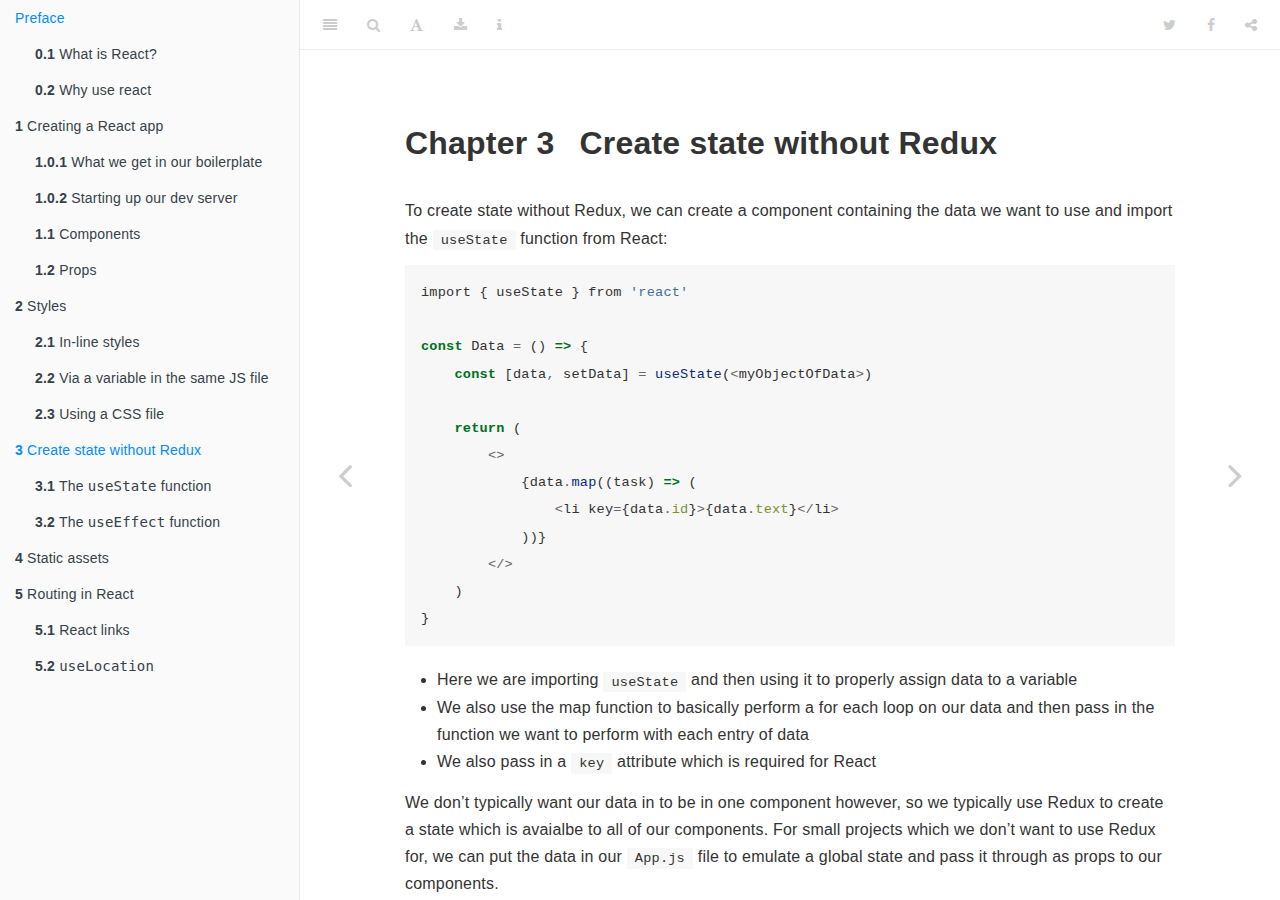
==== docs/create-state-without-redux.html @ 680ded99 "Built the book" ====
<!DOCTYPE html>
<html lang="" xml:lang="">
<head>

  <meta charset="utf-8" />
  <meta http-equiv="X-UA-Compatible" content="IE=edge" />
  <title>Chapter 3 Create state without Redux | React Notes</title>
  <meta name="description" content="My react notes" />
  <meta name="generator" content="bookdown 0.22 and GitBook 2.6.7" />

  <meta property="og:title" content="Chapter 3 Create state without Redux | React Notes" />
  <meta property="og:type" content="book" />
  
  
  <meta property="og:description" content="My react notes" />
  

  <meta name="twitter:card" content="summary" />
  <meta name="twitter:title" content="Chapter 3 Create state without Redux | React Notes" />
  
  <meta name="twitter:description" content="My react notes" />
  

<meta name="author" content="Kamal Sacranie" />


<meta name="date" content="2021-07-13" />

  <meta name="viewport" content="width=device-width, initial-scale=1" />
  <meta name="apple-mobile-web-app-capable" content="yes" />
  <meta name="apple-mobile-web-app-status-bar-style" content="black" />
  
  
<link rel="prev" href="styles.html"/>
<link rel="next" href="static-assets.html"/>
<script src="libs/header-attrs-2.8/header-attrs.js"></script>
<script src="libs/jquery-2.2.3/jquery.min.js"></script>
<link href="libs/gitbook-2.6.7/css/style.css" rel="stylesheet" />
<link href="libs/gitbook-2.6.7/css/plugin-table.css" rel="stylesheet" />
<link href="libs/gitbook-2.6.7/css/plugin-bookdown.css" rel="stylesheet" />
<link href="libs/gitbook-2.6.7/css/plugin-highlight.css" rel="stylesheet" />
<link href="libs/gitbook-2.6.7/css/plugin-search.css" rel="stylesheet" />
<link href="libs/gitbook-2.6.7/css/plugin-fontsettings.css" rel="stylesheet" />
<link href="libs/gitbook-2.6.7/css/plugin-clipboard.css" rel="stylesheet" />









<link href="libs/anchor-sections-1.0.1/anchor-sections.css" rel="stylesheet" />
<script src="libs/anchor-sections-1.0.1/anchor-sections.js"></script>


<style type="text/css">
pre > code.sourceCode { white-space: pre; position: relative; }
pre > code.sourceCode > span { display: inline-block; line-height: 1.25; }
pre > code.sourceCode > span:empty { height: 1.2em; }
.sourceCode { overflow: visible; }
code.sourceCode > span { color: inherit; text-decoration: inherit; }
pre.sourceCode { margin: 0; }
@media screen {
div.sourceCode { overflow: auto; }
}
@media print {
pre > code.sourceCode { white-space: pre-wrap; }
pre > code.sourceCode > span { text-indent: -5em; padding-left: 5em; }
}
pre.numberSource code
  { counter-reset: source-line 0; }
pre.numberSource code > span
  { position: relative; left: -4em; counter-increment: source-line; }
pre.numberSource code > span > a:first-child::before
  { content: counter(source-line);
    position: relative; left: -1em; text-align: right; vertical-align: baseline;
    border: none; display: inline-block;
    -webkit-touch-callout: none; -webkit-user-select: none;
    -khtml-user-select: none; -moz-user-select: none;
    -ms-user-select: none; user-select: none;
    padding: 0 4px; width: 4em;
    color: #aaaaaa;
  }
pre.numberSource { margin-left: 3em; border-left: 1px solid #aaaaaa;  padding-left: 4px; }
div.sourceCode
  {   }
@media screen {
pre > code.sourceCode > span > a:first-child::before { text-decoration: underline; }
}
code span.al { color: #ff0000; font-weight: bold; } /* Alert */
code span.an { color: #60a0b0; font-weight: bold; font-style: italic; } /* Annotation */
code span.at { color: #7d9029; } /* Attribute */
code span.bn { color: #40a070; } /* BaseN */
code span.bu { } /* BuiltIn */
code span.cf { color: #007020; font-weight: bold; } /* ControlFlow */
code span.ch { color: #4070a0; } /* Char */
code span.cn { color: #880000; } /* Constant */
code span.co { color: #60a0b0; font-style: italic; } /* Comment */
code span.cv { color: #60a0b0; font-weight: bold; font-style: italic; } /* CommentVar */
code span.do { color: #ba2121; font-style: italic; } /* Documentation */
code span.dt { color: #902000; } /* DataType */
code span.dv { color: #40a070; } /* DecVal */
code span.er { color: #ff0000; font-weight: bold; } /* Error */
code span.ex { } /* Extension */
code span.fl { color: #40a070; } /* Float */
code span.fu { color: #06287e; } /* Function */
code span.im { } /* Import */
code span.in { color: #60a0b0; font-weight: bold; font-style: italic; } /* Information */
code span.kw { color: #007020; font-weight: bold; } /* Keyword */
code span.op { color: #666666; } /* Operator */
code span.ot { color: #007020; } /* Other */
code span.pp { color: #bc7a00; } /* Preprocessor */
code span.sc { color: #4070a0; } /* SpecialChar */
code span.ss { color: #bb6688; } /* SpecialString */
code span.st { color: #4070a0; } /* String */
code span.va { color: #19177c; } /* Variable */
code span.vs { color: #4070a0; } /* VerbatimString */
code span.wa { color: #60a0b0; font-weight: bold; font-style: italic; } /* Warning */
</style>


<link rel="stylesheet" href="/Users/kamalsacranie/Documents/external-studies/web-development/react-notes/working-files/css/style.css" type="text/css" />
</head>

<body>



  <div class="book without-animation with-summary font-size-2 font-family-1" data-basepath=".">

    <div class="book-summary">
      <nav role="navigation">

<ul class="summary">
<li class="chapter" data-level="" data-path="index.html"><a href="index.html"><i class="fa fa-check"></i>Preface</a>
<ul>
<li class="chapter" data-level="0.1" data-path="index.html"><a href="index.html#what-is-react"><i class="fa fa-check"></i><b>0.1</b> What is React?</a></li>
<li class="chapter" data-level="0.2" data-path="index.html"><a href="index.html#why-use-react"><i class="fa fa-check"></i><b>0.2</b> Why use react</a></li>
</ul></li>
<li class="chapter" data-level="1" data-path="creating-a-react-app.html"><a href="creating-a-react-app.html"><i class="fa fa-check"></i><b>1</b> Creating a React app</a>
<ul>
<li class="chapter" data-level="1.0.1" data-path="creating-a-react-app.html"><a href="creating-a-react-app.html#what-we-get-in-our-boilerplate"><i class="fa fa-check"></i><b>1.0.1</b> What we get in our boilerplate</a></li>
<li class="chapter" data-level="1.0.2" data-path="creating-a-react-app.html"><a href="creating-a-react-app.html#starting-up-our-dev-server"><i class="fa fa-check"></i><b>1.0.2</b> Starting up our dev server</a></li>
<li class="chapter" data-level="1.1" data-path="creating-a-react-app.html"><a href="creating-a-react-app.html#components"><i class="fa fa-check"></i><b>1.1</b> Components</a>
<ul>
<li class="chapter" data-level="1.1.1" data-path="creating-a-react-app.html"><a href="creating-a-react-app.html#creating-components"><i class="fa fa-check"></i><b>1.1.1</b> Creating components</a></li>
</ul></li>
<li class="chapter" data-level="1.2" data-path="creating-a-react-app.html"><a href="creating-a-react-app.html#props"><i class="fa fa-check"></i><b>1.2</b> Props</a>
<ul>
<li class="chapter" data-level="1.2.1" data-path="creating-a-react-app.html"><a href="creating-a-react-app.html#default-props"><i class="fa fa-check"></i><b>1.2.1</b> Default props</a></li>
<li class="chapter" data-level="1.2.2" data-path="creating-a-react-app.html"><a href="creating-a-react-app.html#componenets-in-components"><i class="fa fa-check"></i><b>1.2.2</b> Componenets in components</a></li>
</ul></li>
</ul></li>
<li class="chapter" data-level="2" data-path="styles.html"><a href="styles.html"><i class="fa fa-check"></i><b>2</b> Styles</a>
<ul>
<li class="chapter" data-level="2.1" data-path="styles.html"><a href="styles.html#in-line-styles"><i class="fa fa-check"></i><b>2.1</b> In-line styles</a></li>
<li class="chapter" data-level="2.2" data-path="styles.html"><a href="styles.html#via-a-variable-in-the-same-js-file"><i class="fa fa-check"></i><b>2.2</b> Via a variable in the same JS file</a></li>
<li class="chapter" data-level="2.3" data-path="styles.html"><a href="styles.html#using-a-css-file"><i class="fa fa-check"></i><b>2.3</b> Using a CSS file</a></li>
</ul></li>
<li class="chapter" data-level="3" data-path="create-state-without-redux.html"><a href="create-state-without-redux.html"><i class="fa fa-check"></i><b>3</b> Create state without Redux</a>
<ul>
<li class="chapter" data-level="3.1" data-path="create-state-without-redux.html"><a href="create-state-without-redux.html#the-usestate-function"><i class="fa fa-check"></i><b>3.1</b> The <code>useState</code> function</a></li>
<li class="chapter" data-level="3.2" data-path="create-state-without-redux.html"><a href="create-state-without-redux.html#the-useeffect-function"><i class="fa fa-check"></i><b>3.2</b> The <code>useEffect</code> function</a></li>
</ul></li>
<li class="chapter" data-level="4" data-path="static-assets.html"><a href="static-assets.html"><i class="fa fa-check"></i><b>4</b> Static assets</a></li>
<li class="chapter" data-level="5" data-path="routing-in-react.html"><a href="routing-in-react.html"><i class="fa fa-check"></i><b>5</b> Routing in React</a>
<ul>
<li class="chapter" data-level="5.1" data-path="routing-in-react.html"><a href="routing-in-react.html#react-links"><i class="fa fa-check"></i><b>5.1</b> React links</a></li>
<li class="chapter" data-level="5.2" data-path="routing-in-react.html"><a href="routing-in-react.html#uselocation"><i class="fa fa-check"></i><b>5.2</b> <code>useLocation</code></a></li>
</ul></li>
</ul>

      </nav>
    </div>

    <div class="book-body">
      <div class="body-inner">
        <div class="book-header" role="navigation">
          <h1>
            <i class="fa fa-circle-o-notch fa-spin"></i><a href="./">React Notes</a>
          </h1>
        </div>

        <div class="page-wrapper" tabindex="-1" role="main">
          <div class="page-inner">

            <section class="normal" id="section-">
<div id="create-state-without-redux" class="section level1" number="3">
<h1><span class="header-section-number">Chapter 3</span> Create state without Redux</h1>
<p>To create state without Redux, we can create a component containing the data we
want to use and import the <code>useState</code> function from React:</p>
<div class="sourceCode" id="cb8"><pre class="sourceCode javascript"><code class="sourceCode javascript"><span id="cb8-1"><a href="create-state-without-redux.html#cb8-1" aria-hidden="true" tabindex="-1"></a><span class="im">import</span> { useState } <span class="im">from</span> <span class="st">&#39;react&#39;</span></span>
<span id="cb8-2"><a href="create-state-without-redux.html#cb8-2" aria-hidden="true" tabindex="-1"></a></span>
<span id="cb8-3"><a href="create-state-without-redux.html#cb8-3" aria-hidden="true" tabindex="-1"></a><span class="kw">const</span> Data <span class="op">=</span> () <span class="kw">=&gt;</span> {</span>
<span id="cb8-4"><a href="create-state-without-redux.html#cb8-4" aria-hidden="true" tabindex="-1"></a>    <span class="kw">const</span> [data<span class="op">,</span> setData] <span class="op">=</span> <span class="fu">useState</span>(<span class="op">&lt;</span>myObjectOfData<span class="op">&gt;</span>)</span>
<span id="cb8-5"><a href="create-state-without-redux.html#cb8-5" aria-hidden="true" tabindex="-1"></a>    </span>
<span id="cb8-6"><a href="create-state-without-redux.html#cb8-6" aria-hidden="true" tabindex="-1"></a>    <span class="cf">return</span> (</span>
<span id="cb8-7"><a href="create-state-without-redux.html#cb8-7" aria-hidden="true" tabindex="-1"></a>        <span class="op">&lt;&gt;</span></span>
<span id="cb8-8"><a href="create-state-without-redux.html#cb8-8" aria-hidden="true" tabindex="-1"></a>            {data<span class="op">.</span><span class="fu">map</span>((task) <span class="kw">=&gt;</span> (</span>
<span id="cb8-9"><a href="create-state-without-redux.html#cb8-9" aria-hidden="true" tabindex="-1"></a>                <span class="op">&lt;</span>li key<span class="op">=</span>{data<span class="op">.</span><span class="at">id</span>}<span class="op">&gt;</span>{data<span class="op">.</span><span class="at">text</span>}<span class="op">&lt;/</span>li<span class="op">&gt;</span></span>
<span id="cb8-10"><a href="create-state-without-redux.html#cb8-10" aria-hidden="true" tabindex="-1"></a>            ))}</span>
<span id="cb8-11"><a href="create-state-without-redux.html#cb8-11" aria-hidden="true" tabindex="-1"></a>        <span class="op">&lt;/&gt;</span></span>
<span id="cb8-12"><a href="create-state-without-redux.html#cb8-12" aria-hidden="true" tabindex="-1"></a>    )</span>
<span id="cb8-13"><a href="create-state-without-redux.html#cb8-13" aria-hidden="true" tabindex="-1"></a>}</span></code></pre></div>
<ul>
<li>Here we are importing <code>useState</code> and then using it to properly assign data to a variable</li>
<li>We also use the map function to basically perform a for each loop on our data and then pass in the function we want to perform with each entry of data</li>
<li>We also pass in a <code>key</code> attribute which is required for React</li>
</ul>
<p>We don’t typically want our data in to be in one component however, so we typically use Redux to create a state which is avaialbe to all of our components. For small projects which we don’t want to use Redux for, we can put the data in our <code>App.js</code> file to emulate a global state and pass it through as props to our components.</p>
<p>To update our immutable state we use <code>setData</code> which we defined in <a href="#exm:setting-state"><strong>??</strong></a> which is a funciton that we can use with <code>filter()</code> to change our state. Basically if we want to do something like this we can Google it on the spot.</p>
<blockquote>
<p>If you set the state within your functional component using <code>useState()</code> it is what is known as component level state.</p>
</blockquote>
<div id="the-usestate-function" class="section level2" number="3.1">
<h2><span class="header-section-number">3.1</span> The <code>useState</code> function</h2>
<p>What the <code>useState</code> function actually does is:</p>
<ol style="list-style-type: decimal">
<li>It takes in our default state, and returns an array with 2 entries.</li>
<li>The first element is <strong>our state</strong> which we passed into <code>useState</code> and the
second element is <strong>a function which allows us to update our state later</strong></li>
</ol>
<p>An example of how we would update our sate would be if we did the following in
<code>App.js</code>:</p>
<div class="sourceCode" id="cb9"><pre class="sourceCode javascript"><code class="sourceCode javascript"><span id="cb9-1"><a href="create-state-without-redux.html#cb9-1" aria-hidden="true" tabindex="-1"></a><span class="im">import</span> { useState } <span class="im">from</span> <span class="st">&#39;react&#39;</span></span>
<span id="cb9-2"><a href="create-state-without-redux.html#cb9-2" aria-hidden="true" tabindex="-1"></a></span>
<span id="cb9-3"><a href="create-state-without-redux.html#cb9-3" aria-hidden="true" tabindex="-1"></a><span class="kw">function</span> <span class="fu">App</span>() {</span>
<span id="cb9-4"><a href="create-state-without-redux.html#cb9-4" aria-hidden="true" tabindex="-1"></a>    <span class="kw">const</span> [count<span class="op">,</span> setCount] <span class="op">=</span> <span class="fu">useStata</span>(<span class="dv">4</span>)</span>
<span id="cb9-5"><a href="create-state-without-redux.html#cb9-5" aria-hidden="true" tabindex="-1"></a></span>
<span id="cb9-6"><a href="create-state-without-redux.html#cb9-6" aria-hidden="true" tabindex="-1"></a>    <span class="kw">const</span> decrementCount <span class="op">=</span> () <span class="kw">=&gt;</span> {</span>
<span id="cb9-7"><a href="create-state-without-redux.html#cb9-7" aria-hidden="true" tabindex="-1"></a>        <span class="fu">setCount</span>(previousCount <span class="kw">=&gt;</span> prevCount <span class="op">-</span> <span class="dv">1</span>)</span>
<span id="cb9-8"><a href="create-state-without-redux.html#cb9-8" aria-hidden="true" tabindex="-1"></a>    }</span>
<span id="cb9-9"><a href="create-state-without-redux.html#cb9-9" aria-hidden="true" tabindex="-1"></a></span>
<span id="cb9-10"><a href="create-state-without-redux.html#cb9-10" aria-hidden="true" tabindex="-1"></a>    <span class="cf">return</span> (</span>
<span id="cb9-11"><a href="create-state-without-redux.html#cb9-11" aria-hidden="true" tabindex="-1"></a>        <span class="op">&lt;&gt;</span></span>
<span id="cb9-12"><a href="create-state-without-redux.html#cb9-12" aria-hidden="true" tabindex="-1"></a>            <span class="op">&lt;</span>button onClick<span class="op">=</span>{decrementCount}<span class="op">&gt;-&lt;/</span>button<span class="op">&gt;</span></span>
<span id="cb9-13"><a href="create-state-without-redux.html#cb9-13" aria-hidden="true" tabindex="-1"></a>            <span class="op">&lt;</span>span<span class="op">&gt;</span>{count}<span class="op">&lt;/</span>span<span class="op">&gt;</span></span>
<span id="cb9-14"><a href="create-state-without-redux.html#cb9-14" aria-hidden="true" tabindex="-1"></a>            <span class="op">&lt;</span>button<span class="op">&gt;+&lt;/</span>button<span class="op">&gt;</span></span>
<span id="cb9-15"><a href="create-state-without-redux.html#cb9-15" aria-hidden="true" tabindex="-1"></a>        <span class="op">&lt;/&gt;</span></span>
<span id="cb9-16"><a href="create-state-without-redux.html#cb9-16" aria-hidden="true" tabindex="-1"></a>    )</span>
<span id="cb9-17"><a href="create-state-without-redux.html#cb9-17" aria-hidden="true" tabindex="-1"></a>}</span></code></pre></div>
<ul>
<li>Here we <strong>desructure</strong> our array response from <code>useState</code> into <code>count</code> and
<code>setCount</code>.</li>
<li>We then create a function which runs on the click of the button which
decreases our count</li>
<li>When the page loads, we load in our default state which is <code>4</code></li>
<li>Every time we call the <code>decrementCount</code> our component rerenders our component</li>
<li>Any time you are modifying your state incrementally you must pass in a
function to our <code>setCount</code> function which is what the react docs say</li>
</ul>
<p>Use state can also take a function input which atually <strong>only runs once</strong> which
is good for the performance of our webpage. For this to happen you have to pass
the function directly in and not reference the function.</p>
</div>
<div id="the-useeffect-function" class="section level2" number="3.2">
<h2><span class="header-section-number">3.2</span> The <code>useEffect</code> function</h2>
<p>Use effect basically handles side effects and it takes a function as an
argument. <code>useEffect</code> is commonly used with asyn await to get a response from a
backend like for example when using Django we would do the fillowing:</p>
<div class="sourceCode" id="cb10"><pre class="sourceCode javascript"><code class="sourceCode javascript"><span id="cb10-1"><a href="create-state-without-redux.html#cb10-1" aria-hidden="true" tabindex="-1"></a><span class="kw">const</span> App <span class="op">=</span> () <span class="kw">=&gt;</span> {</span>
<span id="cb10-2"><a href="create-state-without-redux.html#cb10-2" aria-hidden="true" tabindex="-1"></a></span>
<span id="cb10-3"><a href="create-state-without-redux.html#cb10-3" aria-hidden="true" tabindex="-1"></a><span class="co">// code</span></span>
<span id="cb10-4"><a href="create-state-without-redux.html#cb10-4" aria-hidden="true" tabindex="-1"></a></span>
<span id="cb10-5"><a href="create-state-without-redux.html#cb10-5" aria-hidden="true" tabindex="-1"></a>    <span class="fu">useEffect</span>(() <span class="kw">=&gt;</span> {</span>
<span id="cb10-6"><a href="create-state-without-redux.html#cb10-6" aria-hidden="true" tabindex="-1"></a>        <span class="kw">const</span> fetchData <span class="op">=</span> <span class="kw">async</span> () <span class="kw">=&gt;</span> {</span>
<span id="cb10-7"><a href="create-state-without-redux.html#cb10-7" aria-hidden="true" tabindex="-1"></a>            <span class="kw">const</span> data <span class="op">=</span> <span class="cf">await</span> axios<span class="op">.</span><span class="fu">get</span>(<span class="st">&#39;path/to/endpoint&#39;</span>)</span>
<span id="cb10-8"><a href="create-state-without-redux.html#cb10-8" aria-hidden="true" tabindex="-1"></a>        }</span>
<span id="cb10-9"><a href="create-state-without-redux.html#cb10-9" aria-hidden="true" tabindex="-1"></a>        <span class="fu">fetchData</span>()</span>
<span id="cb10-10"><a href="create-state-without-redux.html#cb10-10" aria-hidden="true" tabindex="-1"></a>    }<span class="op">,</span> [])</span>
<span id="cb10-11"><a href="create-state-without-redux.html#cb10-11" aria-hidden="true" tabindex="-1"></a>}</span></code></pre></div>
<ul>
<li>Basically we’ve fetched the data from our backend to use in our React
component. We have then called the <code>fetchData</code> function to got our data</li>
<li>We then passin an empty array as a second argument which usually takes values
which we want useEffect to run when the value changes</li>
</ul>

</div>
</div>
            </section>

          </div>
        </div>
      </div>
<a href="styles.html" class="navigation navigation-prev " aria-label="Previous page"><i class="fa fa-angle-left"></i></a>
<a href="static-assets.html" class="navigation navigation-next " aria-label="Next page"><i class="fa fa-angle-right"></i></a>
    </div>
  </div>
<script src="libs/gitbook-2.6.7/js/app.min.js"></script>
<script src="libs/gitbook-2.6.7/js/lunr.js"></script>
<script src="libs/gitbook-2.6.7/js/clipboard.min.js"></script>
<script src="libs/gitbook-2.6.7/js/plugin-search.js"></script>
<script src="libs/gitbook-2.6.7/js/plugin-sharing.js"></script>
<script src="libs/gitbook-2.6.7/js/plugin-fontsettings.js"></script>
<script src="libs/gitbook-2.6.7/js/plugin-bookdown.js"></script>
<script src="libs/gitbook-2.6.7/js/jquery.highlight.js"></script>
<script src="libs/gitbook-2.6.7/js/plugin-clipboard.js"></script>
<script>
gitbook.require(["gitbook"], function(gitbook) {
gitbook.start({
"sharing": {
"github": false,
"facebook": true,
"twitter": true,
"linkedin": false,
"weibo": false,
"instapaper": false,
"vk": false,
"whatsapp": false,
"all": ["facebook", "twitter", "linkedin", "weibo", "instapaper"]
},
"fontsettings": {
"theme": "white",
"family": "sans",
"size": 2
},
"edit": {
"link": null,
"text": null
},
"history": {
"link": null,
"text": null
},
"view": {
"link": null,
"text": null
},
"download": ["react-notes.pdf", "react-notes.epub"],
"toc": {
"collapse": "subsection"
}
});
});
</script>

</body>

</html>
---- docs/libs/gitbook-2.6.7/css/style.css ----
/*! normalize.css v2.1.0 | MIT License | git.io/normalize */img,legend{border:0}*,.fa{-webkit-font-smoothing:antialiased}.fa-ul>li,sub,sup{position:relative}.book .book-body .page-wrapper .page-inner section.normal hr:after,.book-langs-index .inner .languages:after,.buttons:after,.dropdown-menu .buttons:after{clear:both}body,html{-ms-text-size-adjust:100%;-webkit-text-size-adjust:100%}article,aside,details,figcaption,figure,footer,header,hgroup,main,nav,section,summary{display:block}audio,canvas,video{display:inline-block}.hidden,[hidden]{display:none}audio:not([controls]){display:none;height:0}html{font-family:sans-serif}body,figure{margin:0}a:focus{outline:dotted thin}a:active,a:hover{outline:0}h1{font-size:2em;margin:.67em 0}abbr[title]{border-bottom:1px dotted}b,strong{font-weight:700}dfn{font-style:italic}hr{-moz-box-sizing:content-box;box-sizing:content-box;height:0}mark{background:#ff0;color:#000}code,kbd,pre,samp{font-family:monospace,serif;font-size:1em}pre{white-space:pre-wrap}q{quotes:"\201C" "\201D" "\2018" "\2019"}small{font-size:80%}sub,sup{font-size:75%;line-height:0;vertical-align:baseline}sup{top:-.5em}sub{bottom:-.25em}svg:not(:root){overflow:hidden}fieldset{border:1px solid silver;margin:0 2px;padding:.35em .625em .75em}legend{padding:0}button,input,select,textarea{font-family:inherit;font-size:100%;margin:0}button,input{line-height:normal}button,select{text-transform:none}button,html input[type=button],input[type=reset],input[type=submit]{-webkit-appearance:button;cursor:pointer}button[disabled],html input[disabled]{cursor:default}input[type=checkbox],input[type=radio]{box-sizing:border-box;padding:0}input[type=search]{-webkit-appearance:textfield;-moz-box-sizing:content-box;-webkit-box-sizing:content-box;box-sizing:content-box}input[type=search]::-webkit-search-cancel-button{margin-right:10px;}button::-moz-focus-inner,input::-moz-focus-inner{border:0;padding:0}textarea{overflow:auto;vertical-align:top}table{border-collapse:collapse;border-spacing:0}/*!
 * Preboot v2
 *
 * Open sourced under MIT license by @mdo.
 * Some variables and mixins from Bootstrap (Apache 2 license).
 */.link-inherit,.link-inherit:focus,.link-inherit:hover{color:inherit}.fa,.fa-stack{display:inline-block}/*!
 *  Font Awesome 4.7.0 by @davegandy - http://fontawesome.io - @fontawesome
 *  License - http://fontawesome.io/license (Font: SIL OFL 1.1, CSS: MIT License)
 */@font-face{font-family:FontAwesome;src:url(./fontawesome/fontawesome-webfont.ttf?v=4.7.0) format('truetype');font-weight:400;font-style:normal}.fa{font-family:FontAwesome;font-style:normal;font-weight:400;line-height:1;-moz-osx-font-smoothing:grayscale}.book .book-header,.book .book-summary{font-family:"Helvetica Neue",Helvetica,Arial,sans-serif}.fa-lg{font-size:1.33333333em;line-height:.75em;vertical-align:-15%}.fa-2x{font-size:2em}.fa-3x{font-size:3em}.fa-4x{font-size:4em}.fa-5x{font-size:5em}.fa-fw{width:1.28571429em;text-align:center}.fa-ul{padding-left:0;margin-left:2.14285714em;list-style-type:none}.fa-li{position:absolute;left:-2.14285714em;width:2.14285714em;top:.14285714em;text-align:center}.fa-li.fa-lg{left:-1.85714286em}.fa-border{padding:.2em .25em .15em;border:.08em solid #eee;border-radius:.1em}.pull-right{float:right}.pull-left{float:left}.fa.pull-left{margin-right:.3em}.fa.pull-right{margin-left:.3em}.fa-spin{-webkit-animation:spin 2s infinite linear;-moz-animation:spin 2s infinite linear;-o-animation:spin 2s infinite linear;animation:spin 2s infinite linear}@-moz-keyframes spin{0%{-moz-transform:rotate(0)}100%{-moz-transform:rotate(359deg)}}@-webkit-keyframes spin{0%{-webkit-transform:rotate(0)}100%{-webkit-transform:rotate(359deg)}}@-o-keyframes spin{0%{-o-transform:rotate(0)}100%{-o-transform:rotate(359deg)}}@keyframes spin{0%{-webkit-transform:rotate(0);transform:rotate(0)}100%{-webkit-transform:rotate(359deg);transform:rotate(359deg)}}.fa-rotate-90{filter:progid:DXImageTransform.Microsoft.BasicImage(rotation=1);-webkit-transform:rotate(90deg);-moz-transform:rotate(90deg);-ms-transform:rotate(90deg);-o-transform:rotate(90deg);transform:rotate(90deg)}.fa-rotate-180{filter:progid:DXImageTransform.Microsoft.BasicImage(rotation=2);-webkit-transform:rotate(180deg);-moz-transform:rotate(180deg);-ms-transform:rotate(180deg);-o-transform:rotate(180deg);transform:rotate(180deg)}.fa-rotate-270{filter:progid:DXImageTransform.Microsoft.BasicImage(rotation=3);-webkit-transform:rotate(270deg);-moz-transform:rotate(270deg);-ms-transform:rotate(270deg);-o-transform:rotate(270deg);transform:rotate(270deg)}.fa-flip-horizontal{filter:progid:DXImageTransform.Microsoft.BasicImage(rotation=0, mirror=1);-webkit-transform:scale(-1,1);-moz-transform:scale(-1,1);-ms-transform:scale(-1,1);-o-transform:scale(-1,1);transform:scale(-1,1)}.fa-flip-vertical{filter:progid:DXImageTransform.Microsoft.BasicImage(rotation=2, mirror=1);-webkit-transform:scale(1,-1);-moz-transform:scale(1,-1);-ms-transform:scale(1,-1);-o-transform:scale(1,-1);transform:scale(1,-1)}.fa-stack{position:relative;width:2em;height:2em;line-height:2em;vertical-align:middle}.fa-stack-1x,.fa-stack-2x{position:absolute;left:0;width:100%;text-align:center}.fa-stack-1x{line-height:inherit}.fa-stack-2x{font-size:2em}.fa-inverse{color:#fff}.fa-glass:before{content:"\f000"}.fa-music:before{content:"\f001"}.fa-search:before{content:"\f002"}.fa-envelope-o:before{content:"\f003"}.fa-heart:before{content:"\f004"}.fa-star:before{content:"\f005"}.fa-star-o:before{content:"\f006"}.fa-user:before{content:"\f007"}.fa-film:before{content:"\f008"}.fa-th-large:before{content:"\f009"}.fa-th:before{content:"\f00a"}.fa-th-list:before{content:"\f00b"}.fa-check:before{content:"\f00c"}.fa-times:before{content:"\f00d"}.fa-search-plus:before{content:"\f00e"}.fa-search-minus:before{content:"\f010"}.fa-power-off:before{content:"\f011"}.fa-signal:before{content:"\f012"}.fa-cog:before,.fa-gear:before{content:"\f013"}.fa-trash-o:before{content:"\f014"}.fa-home:before{content:"\f015"}.fa-file-o:before{content:"\f016"}.fa-clock-o:before{content:"\f017"}.fa-road:before{content:"\f018"}.fa-download:before{content:"\f019"}.fa-arrow-circle-o-down:before{content:"\f01a"}.fa-arrow-circle-o-up:before{content:"\f01b"}.fa-inbox:before{content:"\f01c"}.fa-play-circle-o:before{content:"\f01d"}.fa-repeat:before,.fa-rotate-right:before{content:"\f01e"}.fa-refresh:before{content:"\f021"}.fa-list-alt:before{content:"\f022"}.fa-lock:before{content:"\f023"}.fa-flag:before{content:"\f024"}.fa-headphones:before{content:"\f025"}.fa-volume-off:before{content:"\f026"}.fa-volume-down:before{content:"\f027"}.fa-volume-up:before{content:"\f028"}.fa-qrcode:before{content:"\f029"}.fa-barcode:before{content:"\f02a"}.fa-tag:before{content:"\f02b"}.fa-tags:before{content:"\f02c"}.fa-book:before{content:"\f02d"}.fa-bookmark:before{content:"\f02e"}.fa-print:before{content:"\f02f"}.fa-camera:before{content:"\f030"}.fa-font:before{content:"\f031"}.fa-bold:before{content:"\f032"}.fa-italic:before{content:"\f033"}.fa-text-height:before{content:"\f034"}.fa-text-width:before{content:"\f035"}.fa-align-left:before{content:"\f036"}.fa-align-center:before{content:"\f037"}.fa-align-right:before{content:"\f038"}.fa-align-justify:before{content:"\f039"}.fa-list:before{content:"\f03a"}.fa-dedent:before,.fa-outdent:before{content:"\f03b"}.fa-indent:before{content:"\f03c"}.fa-video-camera:before{content:"\f03d"}.fa-image:before,.fa-photo:before,.fa-picture-o:before{content:"\f03e"}.fa-pencil:before{content:"\f040"}.fa-map-marker:before{content:"\f041"}.fa-adjust:before{content:"\f042"}.fa-tint:before{content:"\f043"}.fa-edit:before,.fa-pencil-square-o:before{content:"\f044"}.fa-share-square-o:before{content:"\f045"}.fa-check-square-o:before{content:"\f046"}.fa-arrows:before{content:"\f047"}.fa-step-backward:before{content:"\f048"}.fa-fast-backward:before{content:"\f049"}.fa-backward:before{content:"\f04a"}.fa-play:before{content:"\f04b"}.fa-pause:before{content:"\f04c"}.fa-stop:before{content:"\f04d"}.fa-forward:before{content:"\f04e"}.fa-fast-forward:before{content:"\f050"}.fa-step-forward:before{content:"\f051"}.fa-eject:before{content:"\f052"}.fa-chevron-left:before{content:"\f053"}.fa-chevron-right:before{content:"\f054"}.fa-plus-circle:before{content:"\f055"}.fa-minus-circle:before{content:"\f056"}.fa-times-circle:before{content:"\f057"}.fa-check-circle:before{content:"\f058"}.fa-question-circle:before{content:"\f059"}.fa-info-circle:before{content:"\f05a"}.fa-crosshairs:before{content:"\f05b"}.fa-times-circle-o:before{content:"\f05c"}.fa-check-circle-o:before{content:"\f05d"}.fa-ban:before{content:"\f05e"}.fa-arrow-left:before{content:"\f060"}.fa-arrow-right:before{content:"\f061"}.fa-arrow-up:before{content:"\f062"}.fa-arrow-down:before{content:"\f063"}.fa-mail-forward:before,.fa-share:before{content:"\f064"}.fa-expand:before{content:"\f065"}.fa-compress:before{content:"\f066"}.fa-plus:before{content:"\f067"}.fa-minus:before{content:"\f068"}.fa-asterisk:before{content:"\f069"}.fa-exclamation-circle:before{content:"\f06a"}.fa-gift:before{content:"\f06b"}.fa-leaf:before{content:"\f06c"}.fa-fire:before{content:"\f06d"}.fa-eye:before{content:"\f06e"}.fa-eye-slash:before{content:"\f070"}.fa-exclamation-triangle:before,.fa-warning:before{content:"\f071"}.fa-plane:before{content:"\f072"}.fa-calendar:before{content:"\f073"}.fa-random:before{content:"\f074"}.fa-comment:before{content:"\f075"}.fa-magnet:before{content:"\f076"}.fa-chevron-up:before{content:"\f077"}.fa-chevron-down:before{content:"\f078"}.fa-retweet:before{content:"\f079"}.fa-shopping-cart:before{content:"\f07a"}.fa-folder:before{content:"\f07b"}.fa-folder-open:before{content:"\f07c"}.fa-arrows-v:before{content:"\f07d"}.fa-arrows-h:before{content:"\f07e"}.fa-bar-chart-o:before{content:"\f080"}.fa-twitter-square:before{content:"\f081"}.fa-facebook-square:before{content:"\f082"}.fa-camera-retro:before{content:"\f083"}.fa-key:before{content:"\f084"}.fa-cogs:before,.fa-gears:before{content:"\f085"}.fa-comments:before{content:"\f086"}.fa-thumbs-o-up:before{content:"\f087"}.fa-thumbs-o-down:before{content:"\f088"}.fa-star-half:before{content:"\f089"}.fa-heart-o:before{content:"\f08a"}.fa-sign-out:before{content:"\f08b"}.fa-linkedin-square:before{content:"\f08c"}.fa-thumb-tack:before{content:"\f08d"}.fa-external-link:before{content:"\f08e"}.fa-sign-in:before{content:"\f090"}.fa-trophy:before{content:"\f091"}.fa-github-square:before{content:"\f092"}.fa-upload:before{content:"\f093"}.fa-lemon-o:before{content:"\f094"}.fa-phone:before{content:"\f095"}.fa-square-o:before{content:"\f096"}.fa-bookmark-o:before{content:"\f097"}.fa-phone-square:before{content:"\f098"}.fa-twitter:before{content:"\f099"}.fa-facebook:before{content:"\f09a"}.fa-github:before{content:"\f09b"}.fa-unlock:before{content:"\f09c"}.fa-credit-card:before{content:"\f09d"}.fa-rss:before{content:"\f09e"}.fa-hdd-o:before{content:"\f0a0"}.fa-bullhorn:before{content:"\f0a1"}.fa-bell:before{content:"\f0f3"}.fa-certificate:before{content:"\f0a3"}.fa-hand-o-right:before{content:"\f0a4"}.fa-hand-o-left:before{content:"\f0a5"}.fa-hand-o-up:before{content:"\f0a6"}.fa-hand-o-down:before{content:"\f0a7"}.fa-arrow-circle-left:before{content:"\f0a8"}.fa-arrow-circle-right:before{content:"\f0a9"}.fa-arrow-circle-up:before{content:"\f0aa"}.fa-arrow-circle-down:before{content:"\f0ab"}.fa-globe:before{content:"\f0ac"}.fa-wrench:before{content:"\f0ad"}.fa-tasks:before{content:"\f0ae"}.fa-filter:before{content:"\f0b0"}.fa-briefcase:before{content:"\f0b1"}.fa-arrows-alt:before{content:"\f0b2"}.fa-group:before,.fa-users:before{content:"\f0c0"}.fa-chain:before,.fa-link:before{content:"\f0c1"}.fa-cloud:before{content:"\f0c2"}.fa-flask:before{content:"\f0c3"}.fa-cut:before,.fa-scissors:before{content:"\f0c4"}.fa-copy:before,.fa-files-o:before{content:"\f0c5"}.fa-paperclip:before{content:"\f0c6"}.fa-floppy-o:before,.fa-save:before{content:"\f0c7"}.fa-square:before{content:"\f0c8"}.fa-bars:before,.fa-navicon:before,.fa-reorder:before{content:"\f0c9"}.fa-list-ul:before{content:"\f0ca"}.fa-list-ol:before{content:"\f0cb"}.fa-strikethrough:before{content:"\f0cc"}.fa-underline:before{content:"\f0cd"}.fa-table:before{content:"\f0ce"}.fa-magic:before{content:"\f0d0"}.fa-truck:before{content:"\f0d1"}.fa-pinterest:before{content:"\f0d2"}.fa-pinterest-square:before{content:"\f0d3"}.fa-google-plus-square:before{content:"\f0d4"}.fa-google-plus:before{content:"\f0d5"}.fa-money:before{content:"\f0d6"}.fa-caret-down:before{content:"\f0d7"}.fa-caret-up:before{content:"\f0d8"}.fa-caret-left:before{content:"\f0d9"}.fa-caret-right:before{content:"\f0da"}.fa-columns:before{content:"\f0db"}.fa-sort:before,.fa-unsorted:before{content:"\f0dc"}.fa-sort-desc:before,.fa-sort-down:before{content:"\f0dd"}.fa-sort-asc:before,.fa-sort-up:before{content:"\f0de"}.fa-envelope:before{content:"\f0e0"}.fa-linkedin:before{content:"\f0e1"}.fa-rotate-left:before,.fa-undo:before{content:"\f0e2"}.fa-gavel:before,.fa-legal:before{content:"\f0e3"}.fa-dashboard:before,.fa-tachometer:before{content:"\f0e4"}.fa-comment-o:before{content:"\f0e5"}.fa-comments-o:before{content:"\f0e6"}.fa-bolt:before,.fa-flash:before{content:"\f0e7"}.fa-sitemap:before{content:"\f0e8"}.fa-umbrella:before{content:"\f0e9"}.fa-clipboard:before,.fa-paste:before{content:"\f0ea"}.fa-lightbulb-o:before{content:"\f0eb"}.fa-exchange:before{content:"\f0ec"}.fa-cloud-download:before{content:"\f0ed"}.fa-cloud-upload:before{content:"\f0ee"}.fa-user-md:before{content:"\f0f0"}.fa-stethoscope:before{content:"\f0f1"}.fa-suitcase:before{content:"\f0f2"}.fa-bell-o:before{content:"\f0a2"}.fa-coffee:before{content:"\f0f4"}.fa-cutlery:before{content:"\f0f5"}.fa-file-text-o:before{content:"\f0f6"}.fa-building-o:before{content:"\f0f7"}.fa-hospital-o:before{content:"\f0f8"}.fa-ambulance:before{content:"\f0f9"}.fa-medkit:before{content:"\f0fa"}.fa-fighter-jet:before{content:"\f0fb"}.fa-beer:before{content:"\f0fc"}.fa-h-square:before{content:"\f0fd"}.fa-plus-square:before{content:"\f0fe"}.fa-angle-double-left:before{content:"\f100"}.fa-angle-double-right:before{content:"\f101"}.fa-angle-double-up:before{content:"\f102"}.fa-angle-double-down:before{content:"\f103"}.fa-angle-left:before{content:"\f104"}.fa-angle-right:before{content:"\f105"}.fa-angle-up:before{content:"\f106"}.fa-angle-down:before{content:"\f107"}.fa-desktop:before{content:"\f108"}.fa-laptop:before{content:"\f109"}.fa-tablet:before{content:"\f10a"}.fa-mobile-phone:before,.fa-mobile:before{content:"\f10b"}.fa-circle-o:before{content:"\f10c"}.fa-quote-left:before{content:"\f10d"}.fa-quote-right:before{content:"\f10e"}.fa-spinner:before{content:"\f110"}.fa-circle:before{content:"\f111"}.fa-mail-reply:before,.fa-reply:before{content:"\f112"}.fa-github-alt:before{content:"\f113"}.fa-folder-o:before{content:"\f114"}.fa-folder-open-o:before{content:"\f115"}.fa-smile-o:before{content:"\f118"}.fa-frown-o:before{content:"\f119"}.fa-meh-o:before{content:"\f11a"}.fa-gamepad:before{content:"\f11b"}.fa-keyboard-o:before{content:"\f11c"}.fa-flag-o:before{content:"\f11d"}.fa-flag-checkered:before{content:"\f11e"}.fa-terminal:before{content:"\f120"}.fa-code:before{content:"\f121"}.fa-mail-reply-all:before,.fa-reply-all:before{content:"\f122"}.fa-star-half-empty:before,.fa-star-half-full:before,.fa-star-half-o:before{content:"\f123"}.fa-location-arrow:before{content:"\f124"}.fa-crop:before{content:"\f125"}.fa-code-fork:before{content:"\f126"}.fa-chain-broken:before,.fa-unlink:before{content:"\f127"}.fa-question:before{content:"\f128"}.fa-info:before{content:"\f129"}.fa-exclamation:before{content:"\f12a"}.fa-superscript:before{content:"\f12b"}.fa-subscript:before{content:"\f12c"}.fa-eraser:before{content:"\f12d"}.fa-puzzle-piece:before{content:"\f12e"}.fa-microphone:before{content:"\f130"}.fa-microphone-slash:before{content:"\f131"}.fa-shield:before{content:"\f132"}.fa-calendar-o:before{content:"\f133"}.fa-fire-extinguisher:before{content:"\f134"}.fa-rocket:before{content:"\f135"}.fa-maxcdn:before{content:"\f136"}.fa-chevron-circle-left:before{content:"\f137"}.fa-chevron-circle-right:before{content:"\f138"}.fa-chevron-circle-up:before{content:"\f139"}.fa-chevron-circle-down:before{content:"\f13a"}.fa-html5:before{content:"\f13b"}.fa-css3:before{content:"\f13c"}.fa-anchor:before{content:"\f13d"}.fa-unlock-alt:before{content:"\f13e"}.fa-bullseye:before{content:"\f140"}.fa-ellipsis-h:before{content:"\f141"}.fa-ellipsis-v:before{content:"\f142"}.fa-rss-square:before{content:"\f143"}.fa-play-circle:before{content:"\f144"}.fa-ticket:before{content:"\f145"}.fa-minus-square:before{content:"\f146"}.fa-minus-square-o:before{content:"\f147"}.fa-level-up:before{content:"\f148"}.fa-level-down:before{content:"\f149"}.fa-check-square:before{content:"\f14a"}.fa-pencil-square:before{content:"\f14b"}.fa-external-link-square:before{content:"\f14c"}.fa-share-square:before{content:"\f14d"}.fa-compass:before{content:"\f14e"}.fa-caret-square-o-down:before,.fa-toggle-down:before{content:"\f150"}.fa-caret-square-o-up:before,.fa-toggle-up:before{content:"\f151"}.fa-caret-square-o-right:before,.fa-toggle-right:before{content:"\f152"}.fa-eur:before,.fa-euro:before{content:"\f153"}.fa-gbp:before{content:"\f154"}.fa-dollar:before,.fa-usd:before{content:"\f155"}.fa-inr:before,.fa-rupee:before{content:"\f156"}.fa-cny:before,.fa-jpy:before,.fa-rmb:before,.fa-yen:before{content:"\f157"}.fa-rouble:before,.fa-rub:before,.fa-ruble:before{content:"\f158"}.fa-krw:before,.fa-won:before{content:"\f159"}.fa-bitcoin:before,.fa-btc:before{content:"\f15a"}.fa-file:before{content:"\f15b"}.fa-file-text:before{content:"\f15c"}.fa-sort-alpha-asc:before{content:"\f15d"}.fa-sort-alpha-desc:before{content:"\f15e"}.fa-sort-amount-asc:before{content:"\f160"}.fa-sort-amount-desc:before{content:"\f161"}.fa-sort-numeric-asc:before{content:"\f162"}.fa-sort-numeric-desc:before{content:"\f163"}.fa-thumbs-up:before{content:"\f164"}.fa-thumbs-down:before{content:"\f165"}.fa-youtube-square:before{content:"\f166"}.fa-youtube:before{content:"\f167"}.fa-xing:before{content:"\f168"}.fa-xing-square:before{content:"\f169"}.fa-youtube-play:before{content:"\f16a"}.fa-dropbox:before{content:"\f16b"}.fa-stack-overflow:before{content:"\f16c"}.fa-instagram:before{content:"\f16d"}.fa-flickr:before{content:"\f16e"}.fa-adn:before{content:"\f170"}.fa-bitbucket:before{content:"\f171"}.fa-bitbucket-square:before{content:"\f172"}.fa-tumblr:before{content:"\f173"}.fa-tumblr-square:before{content:"\f174"}.fa-long-arrow-down:before{content:"\f175"}.fa-long-arrow-up:before{content:"\f176"}.fa-long-arrow-left:before{content:"\f177"}.fa-long-arrow-right:before{content:"\f178"}.fa-apple:before{content:"\f179"}.fa-windows:before{content:"\f17a"}.fa-android:before{content:"\f17b"}.fa-linux:before{content:"\f17c"}.fa-dribbble:before{content:"\f17d"}.fa-skype:before{content:"\f17e"}.fa-foursquare:before{content:"\f180"}.fa-trello:before{content:"\f181"}.fa-female:before{content:"\f182"}.fa-male:before{content:"\f183"}.fa-gittip:before{content:"\f184"}.fa-sun-o:before{content:"\f185"}.fa-moon-o:before{content:"\f186"}.fa-archive:before{content:"\f187"}.fa-bug:before{content:"\f188"}.fa-vk:before{content:"\f189"}.fa-weibo:before{content:"\f18a"}.fa-renren:before{content:"\f18b"}.fa-pagelines:before{content:"\f18c"}.fa-stack-exchange:before{content:"\f18d"}.fa-arrow-circle-o-right:before{content:"\f18e"}.fa-arrow-circle-o-left:before{content:"\f190"}.fa-caret-square-o-left:before,.fa-toggle-left:before{content:"\f191"}.fa-dot-circle-o:before{content:"\f192"}.fa-wheelchair:before{content:"\f193"}.fa-vimeo-square:before{content:"\f194"}.fa-try:before,.fa-turkish-lira:before{content:"\f195"}.fa-plus-square-o:before{content:"\f196"}.fa-space-shuttle:before{content:"\f197"}.fa-slack:before{content:"\f198"}.fa-envelope-square:before{content:"\f199"}.fa-wordpress:before{content:"\f19a"}.fa-openid:before{content:"\f19b"}.fa-bank:before,.fa-institution:before,.fa-university:before{content:"\f19c"}.fa-graduation-cap:before,.fa-mortar-board:before{content:"\f19d"}.fa-yahoo:before{content:"\f19e"}.fa-google:before{content:"\f1a0"}.fa-reddit:before{content:"\f1a1"}.fa-reddit-square:before{content:"\f1a2"}.fa-stumbleupon-circle:before{content:"\f1a3"}.fa-stumbleupon:before{content:"\f1a4"}.fa-delicious:before{content:"\f1a5"}.fa-digg:before{content:"\f1a6"}.fa-pied-piper-square:before,.fa-pied-piper:before{content:"\f1a7"}.fa-pied-piper-alt:before{content:"\f1a8"}.fa-drupal:before{content:"\f1a9"}.fa-joomla:before{content:"\f1aa"}.fa-language:before{content:"\f1ab"}.fa-fax:before{content:"\f1ac"}.fa-building:before{content:"\f1ad"}.fa-child:before{content:"\f1ae"}.fa-paw:before{content:"\f1b0"}.fa-spoon:before{content:"\f1b1"}.fa-cube:before{content:"\f1b2"}.fa-cubes:before{content:"\f1b3"}.fa-behance:before{content:"\f1b4"}.fa-behance-square:before{content:"\f1b5"}.fa-steam:before{content:"\f1b6"}.fa-steam-square:before{content:"\f1b7"}.fa-recycle:before{content:"\f1b8"}.fa-automobile:before,.fa-car:before{content:"\f1b9"}.fa-cab:before,.fa-taxi:before{content:"\f1ba"}.fa-tree:before{content:"\f1bb"}.fa-spotify:before{content:"\f1bc"}.fa-deviantart:before{content:"\f1bd"}.fa-soundcloud:before{content:"\f1be"}.fa-database:before{content:"\f1c0"}.fa-file-pdf-o:before{content:"\f1c1"}.fa-file-word-o:before{content:"\f1c2"}.fa-file-excel-o:before{content:"\f1c3"}.fa-file-powerpoint-o:before{content:"\f1c4"}.fa-file-image-o:before,.fa-file-photo-o:before,.fa-file-picture-o:before{content:"\f1c5"}.fa-file-archive-o:before,.fa-file-zip-o:before{content:"\f1c6"}.fa-file-audio-o:before,.fa-file-sound-o:before{content:"\f1c7"}.fa-file-movie-o:before,.fa-file-video-o:before{content:"\f1c8"}.fa-file-code-o:before{content:"\f1c9"}.fa-vine:before{content:"\f1ca"}.fa-codepen:before{content:"\f1cb"}.fa-jsfiddle:before{content:"\f1cc"}.fa-life-bouy:before,.fa-life-ring:before,.fa-life-saver:before,.fa-support:before{content:"\f1cd"}.fa-circle-o-notch:before{content:"\f1ce"}.fa-ra:before,.fa-rebel:before{content:"\f1d0"}.fa-empire:before,.fa-ge:before{content:"\f1d1"}.fa-git-square:before{content:"\f1d2"}.fa-git:before{content:"\f1d3"}.fa-hacker-news:before{content:"\f1d4"}.fa-tencent-weibo:before{content:"\f1d5"}.fa-qq:before{content:"\f1d6"}.fa-wechat:before,.fa-weixin:before{content:"\f1d7"}.fa-paper-plane:before,.fa-send:before{content:"\f1d8"}.fa-paper-plane-o:before,.fa-send-o:before{content:"\f1d9"}.fa-history:before{content:"\f1da"}.fa-circle-thin:before{content:"\f1db"}.fa-header:before{content:"\f1dc"}.fa-paragraph:before{content:"\f1dd"}.fa-sliders:before{content:"\f1de"}.fa-share-alt:before{content:"\f1e0"}.fa-share-alt-square:before{content:"\f1e1"}.fa-bomb:before{content:"\f1e2"}.book-langs-index{width:100%;height:100%;padding:40px 0;margin:0;overflow:auto}@media (max-width:600px){.book-langs-index{padding:0}}.book-langs-index .inner{max-width:600px;width:100%;margin:0 auto;padding:30px;background:#fff;border-radius:3px}.book-langs-index .inner h3{margin:0}.book-langs-index .inner .languages{list-style:none;padding:20px 30px;margin-top:20px;border-top:1px solid #eee}.book-langs-index .inner .languages:after,.book-langs-index .inner .languages:before{content:" ";display:table;line-height:0}.book-langs-index .inner .languages li{width:50%;float:left;padding:10px 5px;font-size:16px}@media (max-width:600px){.book-langs-index .inner .languages li{width:100%;max-width:100%}}.book .book-header{overflow:visible;height:50px;padding:0 8px;z-index:2;font-size:.85em;color:#7e888b;background:0 0}.book .book-header .btn{display:block;height:50px;padding:0 15px;border-bottom:none;color:#ccc;text-transform:uppercase;line-height:50px;-webkit-box-shadow:none!important;box-shadow:none!important;position:relative;font-size:14px}.book .book-header .btn:hover{position:relative;text-decoration:none;color:#444;background:0 0}.book .book-header h1{margin:0;font-size:20px;font-weight:200;text-align:center;line-height:50px;opacity:0;padding-left:200px;padding-right:200px;-webkit-transition:opacity .2s ease;-moz-transition:opacity .2s ease;-o-transition:opacity .2s ease;transition:opacity .2s ease;overflow:hidden;text-overflow:ellipsis;white-space:nowrap}.book .book-header h1 a,.book .book-header h1 a:hover{color:inherit;text-decoration:none}@media (max-width:1000px){.book .book-header h1{display:none}}.book .book-header h1 i{display:none}.book .book-header:hover h1{opacity:1}.book.is-loading .book-header h1 i{display:inline-block}.book.is-loading .book-header h1 a{display:none}.dropdown{position:relative}.dropdown-menu{position:absolute;top:100%;left:0;z-index:100;display:none;float:left;min-width:160px;padding:0;margin:2px 0 0;list-style:none;font-size:14px;background-color:#fafafa;border:1px solid rgba(0,0,0,.07);border-radius:1px;-webkit-box-shadow:0 6px 12px rgba(0,0,0,.175);box-shadow:0 6px 12px rgba(0,0,0,.175);background-clip:padding-box}.dropdown-menu.open{display:block}.dropdown-menu.dropdown-left{left:auto;right:4%}.dropdown-menu.dropdown-left .dropdown-caret{right:14px;left:auto}.dropdown-menu .dropdown-caret{position:absolute;top:-8px;left:14px;width:18px;height:10px;float:left;overflow:hidden}.dropdown-menu .dropdown-caret .caret-inner,.dropdown-menu .dropdown-caret .caret-outer{display:inline-block;top:0;border-left:9px solid transparent;border-right:9px solid transparent;position:absolute}.dropdown-menu .dropdown-caret .caret-outer{border-bottom:9px solid rgba(0,0,0,.1);height:auto;left:0;width:auto;margin-left:-1px}.dropdown-menu .dropdown-caret .caret-inner{margin-top:-1px;top:1px;border-bottom:9px solid #fafafa}.dropdown-menu .buttons{border-bottom:1px solid rgba(0,0,0,.07)}.dropdown-menu .buttons:after,.dropdown-menu .buttons:before{content:" ";display:table;line-height:0}.dropdown-menu .buttons:last-child{border-bottom:none}.dropdown-menu .buttons .button{border:0;background-color:transparent;color:#a6a6a6;width:100%;text-align:center;float:left;line-height:1.42857143;padding:8px 4px}.alert,.dropdown-menu .buttons .button:hover{color:#444}.dropdown-menu .buttons .button:focus,.dropdown-menu .buttons .button:hover{outline:0}.dropdown-menu .buttons .button.size-2{width:50%}.dropdown-menu .buttons .button.size-3{width:33%}.alert{padding:15px;margin-bottom:20px;background:#eee;border-bottom:5px solid #ddd}.alert-success{background:#dff0d8;border-color:#d6e9c6;color:#3c763d}.alert-info{background:#d9edf7;border-color:#bce8f1;color:#31708f}.alert-danger{background:#f2dede;border-color:#ebccd1;color:#a94442}.alert-warning{background:#fcf8e3;border-color:#faebcc;color:#8a6d3b}.book .book-summary{position:absolute;top:0;left:-300px;bottom:0;z-index:1;width:300px;color:#364149;background:#fafafa;border-right:1px solid rgba(0,0,0,.07);-webkit-transition:left 250ms ease;-moz-transition:left 250ms ease;-o-transition:left 250ms ease;transition:left 250ms ease}.book .book-summary ul.summary{position:absolute;top:0;left:0;right:0;bottom:0;overflow-y:auto;list-style:none;margin:0;padding:0;-webkit-transition:top .5s ease;-moz-transition:top .5s ease;-o-transition:top .5s ease;transition:top .5s ease}.book .book-summary ul.summary li{list-style:none}.book .book-summary ul.summary li.divider{height:1px;margin:7px 0;overflow:hidden;background:rgba(0,0,0,.07)}.book .book-summary ul.summary li i.fa-check{display:none;position:absolute;right:9px;top:16px;font-size:9px;color:#3c3}.book .book-summary ul.summary li.done>a{color:#364149;font-weight:400}.book .book-summary ul.summary li.done>a i{display:inline}.book .book-summary ul.summary li a,.book .book-summary ul.summary li span{display:block;padding:10px 15px;border-bottom:none;color:#364149;background:0 0;text-overflow:ellipsis;overflow:hidden;white-space:nowrap;position:relative}.book .book-summary ul.summary li span{cursor:not-allowed;opacity:.3;filter:alpha(opacity=30)}.book .book-summary ul.summary li a:hover,.book .book-summary ul.summary li.active>a{color:#008cff;background:0 0;text-decoration:none}.book .book-summary ul.summary li ul{padding-left:20px}@media (max-width:600px){.book .book-summary{width:calc(100% - 60px);bottom:0;left:-100%}}.book.with-summary .book-summary{left:0}.book.without-animation .book-summary{-webkit-transition:none!important;-moz-transition:none!important;-o-transition:none!important;transition:none!important}.book{position:relative;width:100%;height:100%}.book .book-body,.book .book-body .body-inner{position:absolute;top:0;left:0;overflow-y:auto;bottom:0;right:0}.book .book-body{color:#000;background:#fff;-webkit-transition:left 250ms ease;-moz-transition:left 250ms ease;-o-transition:left 250ms ease;transition:left 250ms ease}.book .book-body .page-wrapper{position:relative;outline:0}.book .book-body .page-wrapper .page-inner{max-width:800px;margin:0 auto;padding:20px 0 40px}.book .book-body .page-wrapper .page-inner section{margin:0;padding:5px 15px;background:#fff;border-radius:2px;line-height:1.7;font-size:1.6rem}.book .book-body .page-wrapper .page-inner .btn-group .btn{border-radius:0;background:#eee;border:0}@media (max-width:1240px){.book .book-body{-webkit-transition:-webkit-transform 250ms ease;-moz-transition:-moz-transform 250ms ease;-o-transition:-o-transform 250ms ease;transition:transform 250ms ease;padding-bottom:20px}.book .book-body .body-inner{position:static;min-height:calc(100% - 50px)}}@media (min-width:600px){.book.with-summary .book-body{left:300px}}@media (max-width:600px){.book.with-summary{overflow:hidden}.book.with-summary .book-body{-webkit-transform:translate(calc(100% - 60px),0);-moz-transform:translate(calc(100% - 60px),0);-ms-transform:translate(calc(100% - 60px),0);-o-transform:translate(calc(100% - 60px),0);transform:translate(calc(100% - 60px),0)}}.book.without-animation .book-body{-webkit-transition:none!important;-moz-transition:none!important;-o-transition:none!important;transition:none!important}.buttons:after,.buttons:before{content:" ";display:table;line-height:0}.button{border:0;background:#eee;color:#666;width:100%;text-align:center;float:left;line-height:1.42857143;padding:8px 4px}.button:hover{color:#444}.button:focus,.button:hover{outline:0}.button.size-2{width:50%}.button.size-3{width:33%}.book .book-body .page-wrapper .page-inner section{display:none}.book .book-body .page-wrapper .page-inner section.normal{display:block;word-wrap:break-word;overflow:hidden;color:#333;line-height:1.7;text-size-adjust:100%;-ms-text-size-adjust:100%;-webkit-text-size-adjust:100%;-moz-text-size-adjust:100%}.book .book-body .page-wrapper .page-inner section.normal *{box-sizing:border-box;-webkit-box-sizing:border-box;}.book .book-body .page-wrapper .page-inner section.normal>:first-child{margin-top:0!important}.book .book-body .page-wrapper .page-inner section.normal>:last-child{margin-bottom:0!important}.book .book-body .page-wrapper .page-inner section.normal blockquote,.book .book-body .page-wrapper .page-inner section.normal code,.book .book-body .page-wrapper .page-inner section.normal figure,.book .book-body .page-wrapper .page-inner section.normal img,.book .book-body .page-wrapper .page-inner section.normal pre,.book .book-body .page-wrapper .page-inner section.normal table,.book .book-body .page-wrapper .page-inner section.normal tr{page-break-inside:avoid}.book .book-body .page-wrapper .page-inner section.normal h2,.book .book-body .page-wrapper .page-inner section.normal h3,.book .book-body .page-wrapper .page-inner section.normal h4,.book .book-body .page-wrapper .page-inner section.normal h5,.book .book-body .page-wrapper .page-inner section.normal p{orphans:3;widows:3}.book .book-body .page-wrapper .page-inner section.normal h1,.book .book-body .page-wrapper .page-inner section.normal h2,.book .book-body .page-wrapper .page-inner section.normal h3,.book .book-body .page-wrapper .page-inner section.normal h4,.book .book-body .page-wrapper .page-inner section.normal h5{page-break-after:avoid}.book .book-body .page-wrapper .page-inner section.normal b,.book .book-body .page-wrapper .page-inner section.normal strong{font-weight:700}.book .book-body .page-wrapper .page-inner section.normal em{font-style:italic}.book .book-body .page-wrapper .page-inner section.normal blockquote,.book .book-body .page-wrapper .page-inner section.normal dl,.book .book-body .page-wrapper .page-inner section.normal ol,.book .book-body .page-wrapper .page-inner section.normal p,.book .book-body .page-wrapper .page-inner section.normal table,.book .book-body .page-wrapper .page-inner section.normal ul{margin-top:0;margin-bottom:.85em}.book .book-body .page-wrapper .page-inner section.normal a{color:#4183c4;text-decoration:none;background:0 0}.book .book-body .page-wrapper .page-inner section.normal a:active,.book .book-body .page-wrapper .page-inner section.normal a:focus,.book .book-body .page-wrapper .page-inner section.normal a:hover{outline:0;text-decoration:underline}.book .book-body .page-wrapper .page-inner section.normal img{border:0;max-width:100%}.book .book-body .page-wrapper .page-inner section.normal hr{height:4px;padding:0;margin:1.7em 0;overflow:hidden;background-color:#e7e7e7;border:none}.book .book-body .page-wrapper .page-inner section.normal hr:after,.book .book-body .page-wrapper .page-inner section.normal hr:before{display:table;content:" "}.book .book-body .page-wrapper .page-inner section.normal h1,.book .book-body .page-wrapper .page-inner section.normal h2,.book .book-body .page-wrapper .page-inner section.normal h3,.book .book-body .page-wrapper .page-inner section.normal h4,.book .book-body .page-wrapper .page-inner section.normal h5,.book .book-body .page-wrapper .page-inner section.normal h6{margin-top:1.275em;margin-bottom:.85em;}.book .book-body .page-wrapper .page-inner section.normal h1{font-size:2em}.book .book-body .page-wrapper .page-inner section.normal h2{font-size:1.75em}.book .book-body .page-wrapper .page-inner section.normal h3{font-size:1.5em}.book .book-body .page-wrapper .page-inner section.normal h4{font-size:1.25em}.book .book-body .page-wrapper .page-inner section.normal h5{font-size:1em}.book .book-body .page-wrapper .page-inner section.normal h6{font-size:1em;color:#777}.book .book-body .page-wrapper .page-inner section.normal code,.book .book-body .page-wrapper .page-inner section.normal pre{font-family:Consolas,"Liberation Mono",Menlo,Courier,monospace;direction:ltr;border:none;color:inherit}.book .book-body .page-wrapper .page-inner section.normal pre{overflow:auto;word-wrap:normal;margin:0 0 1.275em;padding:.85em 1em;background:#f7f7f7}.book .book-body .page-wrapper .page-inner section.normal pre>code{display:inline;max-width:initial;padding:0;margin:0;overflow:initial;line-height:inherit;font-size:.85em;white-space:pre;background:0 0}.book .book-body .page-wrapper .page-inner section.normal pre>code:after,.book .book-body .page-wrapper .page-inner section.normal pre>code:before{content:normal}.book .book-body .page-wrapper .page-inner section.normal code{padding:.2em;margin:0;font-size:.85em;background-color:#f7f7f7}.book .book-body .page-wrapper .page-inner section.normal code:after,.book .book-body .page-wrapper .page-inner section.normal code:before{letter-spacing:-.2em;content:"\00a0"}.book .book-body .page-wrapper .page-inner section.normal ol,.book .book-body .page-wrapper .page-inner section.normal ul{padding:0 0 0 2em;margin:0 0 .85em}.book .book-body .page-wrapper .page-inner section.normal ol ol,.book .book-body .page-wrapper .page-inner section.normal ol ul,.book .book-body .page-wrapper .page-inner section.normal ul ol,.book .book-body .page-wrapper .page-inner section.normal ul ul{margin-top:0;margin-bottom:0}.book .book-body .page-wrapper .page-inner section.normal ol ol{list-style-type:lower-roman}.book .book-body .page-wrapper .page-inner section.normal blockquote{margin:0 0 .85em;padding:0 15px;opacity:0.75;border-left:4px solid #dcdcdc}.book .book-body .page-wrapper .page-inner section.normal blockquote:first-child{margin-top:0}.book .book-body .page-wrapper .page-inner section.normal blockquote:last-child{margin-bottom:0}.book .book-body .page-wrapper .page-inner section.normal dl{padding:0}.book .book-body .page-wrapper .page-inner section.normal dl dt{padding:0;margin-top:.85em;font-style:italic;font-weight:700}.book .book-body .page-wrapper .page-inner section.normal dl dd{padding:0 .85em;margin-bottom:.85em}.book .book-body .page-wrapper .page-inner section.normal dd{margin-left:0}.book .book-body .page-wrapper .page-inner section.normal .glossary-term{cursor:help;text-decoration:underline}.book .book-body .navigation{position:absolute;top:50px;bottom:0;margin:0;max-width:150px;min-width:90px;display:flex;justify-content:center;align-content:center;flex-direction:column;font-size:40px;color:#ccc;text-align:center;-webkit-transition:all 350ms ease;-moz-transition:all 350ms ease;-o-transition:all 350ms ease;transition:all 350ms ease}.book .book-body .navigation:hover{text-decoration:none;color:#444}.book .book-body .navigation.navigation-next{right:0}.book .book-body .navigation.navigation-prev{left:0}@media (max-width:1240px){.book .book-body .navigation{position:static;top:auto;max-width:50%;width:50%;display:inline-block;float:left}.book .book-body .navigation.navigation-unique{max-width:100%;width:100%}}.book .book-body .page-wrapper .page-inner section.glossary{margin-bottom:40px}.book .book-body .page-wrapper .page-inner section.glossary h2 a,.book .book-body .page-wrapper .page-inner section.glossary h2 a:hover{color:inherit;text-decoration:none}.book .book-body .page-wrapper .page-inner section.glossary .glossary-index{list-style:none;margin:0;padding:0}.book .book-body .page-wrapper .page-inner section.glossary .glossary-index li{display:inline;margin:0 8px;white-space:nowrap}*{-webkit-box-sizing:border-box;-moz-box-sizing:border-box;box-sizing:border-box;-webkit-overflow-scrolling:touch;-webkit-tap-highlight-color:transparent;-webkit-text-size-adjust:none;-webkit-touch-callout:none}a{text-decoration:none}body,html{height:100%}html{font-size:62.5%}body{text-rendering:optimizeLegibility;font-smoothing:antialiased;font-family:"Helvetica Neue",Helvetica,Arial,sans-serif;font-size:14px;letter-spacing:.2px;text-size-adjust:100%}
.book .book-summary ul.summary li a span {display:inline;padding:initial;overflow:visible;cursor:auto;opacity:1;}
/* show arrow before summary tag as in bootstrap */
details > summary {display:list-item;cursor:pointer;}
/*add whatsapp icon from FA 5.1.1
TODO: remove when updating fontawesome*/
.fa-whatsapp:before{content:"\f232"}
---- docs/libs/gitbook-2.6.7/css/plugin-table.css ----
.book .book-body .page-wrapper .page-inner section.normal table{display:table;width:100%;border-collapse:collapse;border-spacing:0;overflow:auto}.book .book-body .page-wrapper .page-inner section.normal table td,.book .book-body .page-wrapper .page-inner section.normal table th{padding:6px 13px;border:1px solid #ddd}.book .book-body .page-wrapper .page-inner section.normal table tr{background-color:#fff;border-top:1px solid #ccc}.book .book-body .page-wrapper .page-inner section.normal table tr:nth-child(2n){background-color:#f8f8f8}.book .book-body .page-wrapper .page-inner section.normal table th{font-weight:700}
---- docs/libs/gitbook-2.6.7/css/plugin-bookdown.css ----
.book .book-header h1 {
  padding-left: 20px;
  padding-right: 20px;
}
.book .book-header.fixed {
  position: fixed;
  right: 0;
  top: 0;
  left: 0;
  border-bottom: 1px solid rgba(0,0,0,.07);
}
span.search-highlight {
  background-color: #ffff88;
}
@media (min-width: 600px) {
  .book.with-summary .book-header.fixed {
    left: 300px;
  }
}
@media (max-width: 1240px) {
  .book .book-body.fixed {
    top: 50px;
  }
  .book .book-body.fixed .body-inner {
    top: auto;
  }
}
@media (max-width: 600px) {
  .book.with-summary .book-header.fixed {
    left: calc(100% - 60px);
    min-width: 300px;
  }
  .book.with-summary .book-body {
    transform: none;
    left: calc(100% - 60px);
    min-width: 300px;
  }
  .book .book-body.fixed {
    top: 0;
  }
}

.book .book-body.fixed .body-inner {
  top: 50px;
}
.book .book-body .page-wrapper .page-inner section.normal sub, .book .book-body .page-wrapper .page-inner section.normal sup {
  font-size: 85%;
}

@media print {
  .book .book-summary, .book .book-body .book-header, .fa {
    display: none !important;
  }
  .book .book-body.fixed {
    left: 0px;
  }
  .book .book-body,.book .book-body .body-inner, .book.with-summary {
    overflow: visible !important;
  }
}
.kable_wrapper {
  border-spacing: 20px 0;
  border-collapse: separate;
  border: none;
  margin: auto;
}
.kable_wrapper > tbody > tr > td {
  vertical-align: top;
}
.book .book-body .page-wrapper .page-inner section.normal table tr.header {
  border-top-width: 2px;
}
.book .book-body .page-wrapper .page-inner section.normal table tr:last-child td {
  border-bottom-width: 2px;
}
.book .book-body .page-wrapper .page-inner section.normal table td, .book .book-body .page-wrapper .page-inner section.normal table th {
  border-left: none;
  border-right: none;
}
.book .book-body .page-wrapper .page-inner section.normal table.kable_wrapper > tbody > tr, .book .book-body .page-wrapper .page-inner section.normal table.kable_wrapper > tbody > tr > td {
  border-top: none;
}
.book .book-body .page-wrapper .page-inner section.normal table.kable_wrapper > tbody > tr:last-child > td {
    border-bottom: none;
}

div.theorem, div.lemma, div.corollary, div.proposition, div.conjecture {
  font-style: italic;
}
span.theorem, span.lemma, span.corollary, span.proposition, span.conjecture {
  font-style: normal;
}
div.proof>*:last-child:after {
  content: "\25a2";
  float: right;
}
.header-section-number {
  padding-right: .5em;
}
---- docs/libs/gitbook-2.6.7/css/plugin-highlight.css ----
.book .book-body .page-wrapper .page-inner section.normal pre,
.book .book-body .page-wrapper .page-inner section.normal code {
  /* http://jmblog.github.com/color-themes-for-google-code-highlightjs */
  /* Tomorrow Comment */
  /* Tomorrow Red */
  /* Tomorrow Orange */
  /* Tomorrow Yellow */
  /* Tomorrow Green */
  /* Tomorrow Aqua */
  /* Tomorrow Blue */
  /* Tomorrow Purple */
}
.book .book-body .page-wrapper .page-inner section.normal pre .hljs-comment,
.book .book-body .page-wrapper .page-inner section.normal code .hljs-comment,
.book .book-body .page-wrapper .page-inner section.normal pre .hljs-title,
.book .book-body .page-wrapper .page-inner section.normal code .hljs-title {
  color: #8e908c;
}
.book .book-body .page-wrapper .page-inner section.normal pre .hljs-variable,
.book .book-body .page-wrapper .page-inner section.normal code .hljs-variable,
.book .book-body .page-wrapper .page-inner section.normal pre .hljs-attribute,
.book .book-body .page-wrapper .page-inner section.normal code .hljs-attribute,
.book .book-body .page-wrapper .page-inner section.normal pre .hljs-tag,
.book .book-body .page-wrapper .page-inner section.normal code .hljs-tag,
.book .book-body .page-wrapper .page-inner section.normal pre .hljs-regexp,
.book .book-body .page-wrapper .page-inner section.normal code .hljs-regexp,
.book .book-body .page-wrapper .page-inner section.normal pre .ruby .hljs-constant,
.book .book-body .page-wrapper .page-inner section.normal code .ruby .hljs-constant,
.book .book-body .page-wrapper .page-inner section.normal pre .xml .hljs-tag .hljs-title,
.book .book-body .page-wrapper .page-inner section.normal code .xml .hljs-tag .hljs-title,
.book .book-body .page-wrapper .page-inner section.normal pre .xml .hljs-pi,
.book .book-body .page-wrapper .page-inner section.normal code .xml .hljs-pi,
.book .book-body .page-wrapper .page-inner section.normal pre .xml .hljs-doctype,
.book .book-body .page-wrapper .page-inner section.normal code .xml .hljs-doctype,
.book .book-body .page-wrapper .page-inner section.normal pre .html .hljs-doctype,
.book .book-body .page-wrapper .page-inner section.normal code .html .hljs-doctype,
.book .book-body .page-wrapper .page-inner section.normal pre .css .hljs-id,
.book .book-body .page-wrapper .page-inner section.normal code .css .hljs-id,
.book .book-body .page-wrapper .page-inner section.normal pre .css .hljs-class,
.book .book-body .page-wrapper .page-inner section.normal code .css .hljs-class,
.book .book-body .page-wrapper .page-inner section.normal pre .css .hljs-pseudo,
.book .book-body .page-wrapper .page-inner section.normal code .css .hljs-pseudo {
  color: #c82829;
}
.book .book-body .page-wrapper .page-inner section.normal pre .hljs-number,
.book .book-body .page-wrapper .page-inner section.normal code .hljs-number,
.book .book-body .page-wrapper .page-inner section.normal pre .hljs-preprocessor,
.book .book-body .page-wrapper .page-inner section.normal code .hljs-preprocessor,
.book .book-body .page-wrapper .page-inner section.normal pre .hljs-pragma,
.book .book-body .page-wrapper .page-inner section.normal code .hljs-pragma,
.book .book-body .page-wrapper .page-inner section.normal pre .hljs-built_in,
.book .book-body .page-wrapper .page-inner section.normal code .hljs-built_in,
.book .book-body .page-wrapper .page-inner section.normal pre .hljs-literal,
.book .book-body .page-wrapper .page-inner section.normal code .hljs-literal,
.book .book-body .page-wrapper .page-inner section.normal pre .hljs-params,
.book .book-body .page-wrapper .page-inner section.normal code .hljs-params,
.book .book-body .page-wrapper .page-inner section.normal pre .hljs-constant,
.book .book-body .page-wrapper .page-inner section.normal code .hljs-constant {
  color: #f5871f;
}
.book .book-body .page-wrapper .page-inner section.normal pre .ruby .hljs-class .hljs-title,
.book .book-body .page-wrapper .page-inner section.normal code .ruby .hljs-class .hljs-title,
.book .book-body .page-wrapper .page-inner section.normal pre .css .hljs-rules .hljs-attribute,
.book .book-body .page-wrapper .page-inner section.normal code .css .hljs-rules .hljs-attribute {
  color: #eab700;
}
.book .book-body .page-wrapper .page-inner section.normal pre .hljs-string,
.book .book-body .page-wrapper .page-inner section.normal code .hljs-string,
.book .book-body .page-wrapper .page-inner section.normal pre .hljs-value,
.book .book-body .page-wrapper .page-inner section.normal code .hljs-value,
.book .book-body .page-wrapper .page-inner section.normal pre .hljs-inheritance,
.book .book-body .page-wrapper .page-inner section.normal code .hljs-inheritance,
.book .book-body .page-wrapper .page-inner section.normal pre .hljs-header,
.book .book-body .page-wrapper .page-inner section.normal code .hljs-header,
.book .book-body .page-wrapper .page-inner section.normal pre .ruby .hljs-symbol,
.book .book-body .page-wrapper .page-inner section.normal code .ruby .hljs-symbol,
.book .book-body .page-wrapper .page-inner section.normal pre .xml .hljs-cdata,
.book .book-body .page-wrapper .page-inner section.normal code .xml .hljs-cdata {
  color: #718c00;
}
.book .book-body .page-wrapper .page-inner section.normal pre .css .hljs-hexcolor,
.book .book-body .page-wrapper .page-inner section.normal code .css .hljs-hexcolor {
  color: #3e999f;
}
.book .book-body .page-wrapper .page-inner section.normal pre .hljs-function,
.book .book-body .page-wrapper .page-inner section.normal code .hljs-function,
.book .book-body .page-wrapper .page-inner section.normal pre .python .hljs-decorator,
.book .book-body .page-wrapper .page-inner section.normal code .python .hljs-decorator,
.book .book-body .page-wrapper .page-inner section.normal pre .python .hljs-title,
.book .book-body .page-wrapper .page-inner section.normal code .python .hljs-title,
.book .book-body .page-wrapper .page-inner section.normal pre .ruby .hljs-function .hljs-title,
.book .book-body .page-wrapper .page-inner section.normal code .ruby .hljs-function .hljs-title,
.book .book-body .page-wrapper .page-inner section.normal pre .ruby .hljs-title .hljs-keyword,
.book .book-body .page-wrapper .page-inner section.normal code .ruby .hljs-title .hljs-keyword,
.book .book-body .page-wrapper .page-inner section.normal pre .perl .hljs-sub,
.book .book-body .page-wrapper .page-inner section.normal code .perl .hljs-sub,
.book .book-body .page-wrapper .page-inner section.normal pre .javascript .hljs-title,
.book .book-body .page-wrapper .page-inner section.normal code .javascript .hljs-title,
.book .book-body .page-wrapper .page-inner section.normal pre .coffeescript .hljs-title,
.book .book-body .page-wrapper .page-inner section.normal code .coffeescript .hljs-title {
  color: #4271ae;
}
.book .book-body .page-wrapper .page-inner section.normal pre .hljs-keyword,
.book .book-body .page-wrapper .page-inner section.normal code .hljs-keyword,
.book .book-body .page-wrapper .page-inner section.normal pre .javascript .hljs-function,
.book .book-body .page-wrapper .page-inner section.normal code .javascript .hljs-function {
  color: #8959a8;
}
.book .book-body .page-wrapper .page-inner section.normal pre .hljs,
.book .book-body .page-wrapper .page-inner section.normal code .hljs {
  display: block;
  background: white;
  color: #4d4d4c;
  padding: 0.5em;
}
.book .book-body .page-wrapper .page-inner section.normal pre .coffeescript .javascript,
.book .book-body .page-wrapper .page-inner section.normal code .coffeescript .javascript,
.book .book-body .page-wrapper .page-inner section.normal pre .javascript .xml,
.book .book-body .page-wrapper .page-inner section.normal code .javascript .xml,
.book .book-body .page-wrapper .page-inner section.normal pre .tex .hljs-formula,
.book .book-body .page-wrapper .page-inner section.normal code .tex .hljs-formula,
.book .book-body .page-wrapper .page-inner section.normal pre .xml .javascript,
.book .book-body .page-wrapper .page-inner section.normal code .xml .javascript,
.book .book-body .page-wrapper .page-inner section.normal pre .xml .vbscript,
.book .book-body .page-wrapper .page-inner section.normal code .xml .vbscript,
.book .book-body .page-wrapper .page-inner section.normal pre .xml .css,
.book .book-body .page-wrapper .page-inner section.normal code .xml .css,
.book .book-body .page-wrapper .page-inner section.normal pre .xml .hljs-cdata,
.book .book-body .page-wrapper .page-inner section.normal code .xml .hljs-cdata {
  opacity: 0.5;
}
.book.color-theme-1 .book-body .page-wrapper .page-inner section.normal pre,
.book.color-theme-1 .book-body .page-wrapper .page-inner section.normal code {
  /*

Orginal Style from ethanschoonover.com/solarized (c) Jeremy Hull <sourdrums@gmail.com>

*/
  /* Solarized Green */
  /* Solarized Cyan */
  /* Solarized Blue */
  /* Solarized Yellow */
  /* Solarized Orange */
  /* Solarized Red */
  /* Solarized Violet */
}
.book.color-theme-1 .book-body .page-wrapper .page-inner section.normal pre .hljs,
.book.color-theme-1 .book-body .page-wrapper .page-inner section.normal code .hljs {
  display: block;
  padding: 0.5em;
  background: #fdf6e3;
  color: #657b83;
}
.book.color-theme-1 .book-body .page-wrapper .page-inner section.normal pre .hljs-comment,
.book.color-theme-1 .book-body .page-wrapper .page-inner section.normal code .hljs-comment,
.book.color-theme-1 .book-body .page-wrapper .page-inner section.normal pre .hljs-template_comment,
.book.color-theme-1 .book-body .page-wrapper .page-inner section.normal code .hljs-template_comment,
.book.color-theme-1 .book-body .page-wrapper .page-inner section.normal pre .diff .hljs-header,
.book.color-theme-1 .book-body .page-wrapper .page-inner section.normal code .diff .hljs-header,
.book.color-theme-1 .book-body .page-wrapper .page-inner section.normal pre .hljs-doctype,
.book.color-theme-1 .book-body .page-wrapper .page-inner section.normal code .hljs-doctype,
.book.color-theme-1 .book-body .page-wrapper .page-inner section.normal pre .hljs-pi,
.book.color-theme-1 .book-body .page-wrapper .page-inner section.normal code .hljs-pi,
.book.color-theme-1 .book-body .page-wrapper .page-inner section.normal pre .lisp .hljs-string,
.book.color-theme-1 .book-body .page-wrapper .page-inner section.normal code .lisp .hljs-string,
.book.color-theme-1 .book-body .page-wrapper .page-inner section.normal pre .hljs-javadoc,
.book.color-theme-1 .book-body .page-wrapper .page-inner section.normal code .hljs-javadoc {
  color: #93a1a1;
}
.book.color-theme-1 .book-body .page-wrapper .page-inner section.normal pre .hljs-keyword,
.book.color-theme-1 .book-body .page-wrapper .page-inner section.normal code .hljs-keyword,
.book.color-theme-1 .book-body .page-wrapper .page-inner section.normal pre .hljs-winutils,
.book.color-theme-1 .book-body .page-wrapper .page-inner section.normal code .hljs-winutils,
.book.color-theme-1 .book-body .page-wrapper .page-inner section.normal pre .method,
.book.color-theme-1 .book-body .page-wrapper .page-inner section.normal code .method,
.book.color-theme-1 .book-body .page-wrapper .page-inner section.normal pre .hljs-addition,
.book.color-theme-1 .book-body .page-wrapper .page-inner section.normal code .hljs-addition,
.book.color-theme-1 .book-body .page-wrapper .page-inner section.normal pre .css .hljs-tag,
.book.color-theme-1 .book-body .page-wrapper .page-inner section.normal code .css .hljs-tag,
.book.color-theme-1 .book-body .page-wrapper .page-inner section.normal pre .hljs-request,
.book.color-theme-1 .book-body .page-wrapper .page-inner section.normal code .hljs-request,
.book.color-theme-1 .book-body .page-wrapper .page-inner section.normal pre .hljs-status,
.book.color-theme-1 .book-body .page-wrapper .page-inner section.normal code .hljs-status,
.book.color-theme-1 .book-body .page-wrapper .page-inner section.normal pre .nginx .hljs-title,
.book.color-theme-1 .book-body .page-wrapper .page-inner section.normal code .nginx .hljs-title {
  color: #859900;
}
.book.color-theme-1 .book-body .page-wrapper .page-inner section.normal pre .hljs-number,
.book.color-theme-1 .book-body .page-wrapper .page-inner section.normal code .hljs-number,
.book.color-theme-1 .book-body .page-wrapper .page-inner section.normal pre .hljs-command,
.book.color-theme-1 .book-body .page-wrapper .page-inner section.normal code .hljs-command,
.book.color-theme-1 .book-body .page-wrapper .page-inner section.normal pre .hljs-string,
.book.color-theme-1 .book-body .page-wrapper .page-inner section.normal code .hljs-string,
.book.color-theme-1 .book-body .page-wrapper .page-inner section.normal pre .hljs-tag .hljs-value,
.book.color-theme-1 .book-body .page-wrapper .page-inner section.normal code .hljs-tag .hljs-value,
.book.color-theme-1 .book-body .page-wrapper .page-inner section.normal pre .hljs-rules .hljs-value,
.book.color-theme-1 .book-body .page-wrapper .page-inner section.normal code .hljs-rules .hljs-value,
.book.color-theme-1 .book-body .page-wrapper .page-inner section.normal pre .hljs-phpdoc,
.book.color-theme-1 .book-body .page-wrapper .page-inner section.normal code .hljs-phpdoc,
.book.color-theme-1 .book-body .page-wrapper .page-inner section.normal pre .tex .hljs-formula,
.book.color-theme-1 .book-body .page-wrapper .page-inner section.normal code .tex .hljs-formula,
.book.color-theme-1 .book-body .page-wrapper .page-inner section.normal pre .hljs-regexp,
.book.color-theme-1 .book-body .page-wrapper .page-inner section.normal code .hljs-regexp,
.book.color-theme-1 .book-body .page-wrapper .page-inner section.normal pre .hljs-hexcolor,
.book.color-theme-1 .book-body .page-wrapper .page-inner section.normal code .hljs-hexcolor,
.book.color-theme-1 .book-body .page-wrapper .page-inner section.normal pre .hljs-link_url,
.book.color-theme-1 .book-body .page-wrapper .page-inner section.normal code .hljs-link_url {
  color: #2aa198;
}
.book.color-theme-1 .book-body .page-wrapper .page-inner section.normal pre .hljs-title,
.book.color-theme-1 .book-body .page-wrapper .page-inner section.normal code .hljs-title,
.book.color-theme-1 .book-body .page-wrapper .page-inner section.normal pre .hljs-localvars,
.book.color-theme-1 .book-body .page-wrapper .page-inner section.normal code .hljs-localvars,
.book.color-theme-1 .book-body .page-wrapper .page-inner section.normal pre .hljs-chunk,
.book.color-theme-1 .book-body .page-wrapper .page-inner section.normal code .hljs-chunk,
.book.color-theme-1 .book-body .page-wrapper .page-inner section.normal pre .hljs-decorator,
.book.color-theme-1 .book-body .page-wrapper .page-inner section.normal code .hljs-decorator,
.book.color-theme-1 .book-body .page-wrapper .page-inner section.normal pre .hljs-built_in,
.book.color-theme-1 .book-body .page-wrapper .page-inner section.normal code .hljs-built_in,
.book.color-theme-1 .book-body .page-wrapper .page-inner section.normal pre .hljs-identifier,
.book.color-theme-1 .book-body .page-wrapper .page-inner section.normal code .hljs-identifier,
.book.color-theme-1 .book-body .page-wrapper .page-inner section.normal pre .vhdl .hljs-literal,
.book.color-theme-1 .book-body .page-wrapper .page-inner section.normal code .vhdl .hljs-literal,
.book.color-theme-1 .book-body .page-wrapper .page-inner section.normal pre .hljs-id,
.book.color-theme-1 .book-body .page-wrapper .page-inner section.normal code .hljs-id,
.book.color-theme-1 .book-body .page-wrapper .page-inner section.normal pre .css .hljs-function,
.book.color-theme-1 .book-body .page-wrapper .page-inner section.normal code .css .hljs-function {
  color: #268bd2;
}
.book.color-theme-1 .book-body .page-wrapper .page-inner section.normal pre .hljs-attribute,
.book.color-theme-1 .book-body .page-wrapper .page-inner section.normal code .hljs-attribute,
.book.color-theme-1 .book-body .page-wrapper .page-inner section.normal pre .hljs-variable,
.book.color-theme-1 .book-body .page-wrapper .page-inner section.normal code .hljs-variable,
.book.color-theme-1 .book-body .page-wrapper .page-inner section.normal pre .lisp .hljs-body,
.book.color-theme-1 .book-body .page-wrapper .page-inner section.normal code .lisp .hljs-body,
.book.color-theme-1 .book-body .page-wrapper .page-inner section.normal pre .smalltalk .hljs-number,
.book.color-theme-1 .book-body .page-wrapper .page-inner section.normal code .smalltalk .hljs-number,
.book.color-theme-1 .book-body .page-wrapper .page-inner section.normal pre .hljs-constant,
.book.color-theme-1 .book-body .page-wrapper .page-inner section.normal code .hljs-constant,
.book.color-theme-1 .book-body .page-wrapper .page-inner section.normal pre .hljs-class .hljs-title,
.book.color-theme-1 .book-body .page-wrapper .page-inner section.normal code .hljs-class .hljs-title,
.book.color-theme-1 .book-body .page-wrapper .page-inner section.normal pre .hljs-parent,
.book.color-theme-1 .book-body .page-wrapper .page-inner section.normal code .hljs-parent,
.book.color-theme-1 .book-body .page-wrapper .page-inner section.normal pre .haskell .hljs-type,
.book.color-theme-1 .book-body .page-wrapper .page-inner section.normal code .haskell .hljs-type,
.book.color-theme-1 .book-body .page-wrapper .page-inner section.normal pre .hljs-link_reference,
.book.color-theme-1 .book-body .page-wrapper .page-inner section.normal code .hljs-link_reference {
  color: #b58900;
}
.book.color-theme-1 .book-body .page-wrapper .page-inner section.normal pre .hljs-preprocessor,
.book.color-theme-1 .book-body .page-wrapper .page-inner section.normal code .hljs-preprocessor,
.book.color-theme-1 .book-body .page-wrapper .page-inner section.normal pre .hljs-preprocessor .hljs-keyword,
.book.color-theme-1 .book-body .page-wrapper .page-inner section.normal code .hljs-preprocessor .hljs-keyword,
.book.color-theme-1 .book-body .page-wrapper .page-inner section.normal pre .hljs-pragma,
.book.color-theme-1 .book-body .page-wrapper .page-inner section.normal code .hljs-pragma,
.book.color-theme-1 .book-body .page-wrapper .page-inner section.normal pre .hljs-shebang,
.book.color-theme-1 .book-body .page-wrapper .page-inner section.normal code .hljs-shebang,
.book.color-theme-1 .book-body .page-wrapper .page-inner section.normal pre .hljs-symbol,
.book.color-theme-1 .book-body .page-wrapper .page-inner section.normal code .hljs-symbol,
.book.color-theme-1 .book-body .page-wrapper .page-inner section.normal pre .hljs-symbol .hljs-string,
.book.color-theme-1 .book-body .page-wrapper .page-inner section.normal code .hljs-symbol .hljs-string,
.book.color-theme-1 .book-body .page-wrapper .page-inner section.normal pre .diff .hljs-change,
.book.color-theme-1 .book-body .page-wrapper .page-inner section.normal code .diff .hljs-change,
.book.color-theme-1 .book-body .page-wrapper .page-inner section.normal pre .hljs-special,
.book.color-theme-1 .book-body .page-wrapper .page-inner section.normal code .hljs-special,
.book.color-theme-1 .book-body .page-wrapper .page-inner section.normal pre .hljs-attr_selector,
.book.color-theme-1 .book-body .page-wrapper .page-inner section.normal code .hljs-attr_selector,
.book.color-theme-1 .book-body .page-wrapper .page-inner section.normal pre .hljs-subst,
.book.color-theme-1 .book-body .page-wrapper .page-inner section.normal code .hljs-subst,
.book.color-theme-1 .book-body .page-wrapper .page-inner section.normal pre .hljs-cdata,
.book.color-theme-1 .book-body .page-wrapper .page-inner section.normal code .hljs-cdata,
.book.color-theme-1 .book-body .page-wrapper .page-inner section.normal pre .clojure .hljs-title,
.book.color-theme-1 .book-body .page-wrapper .page-inner section.normal code .clojure .hljs-title,
.book.color-theme-1 .book-body .page-wrapper .page-inner section.normal pre .css .hljs-pseudo,
.book.color-theme-1 .book-body .page-wrapper .page-inner section.normal code .css .hljs-pseudo,
.book.color-theme-1 .book-body .page-wrapper .page-inner section.normal pre .hljs-header,
.book.color-theme-1 .book-body .page-wrapper .page-inner section.normal code .hljs-header {
  color: #cb4b16;
}
.book.color-theme-1 .book-body .page-wrapper .page-inner section.normal pre .hljs-deletion,
.book.color-theme-1 .book-body .page-wrapper .page-inner section.normal code .hljs-deletion,
.book.color-theme-1 .book-body .page-wrapper .page-inner section.normal pre .hljs-important,
.book.color-theme-1 .book-body .page-wrapper .page-inner section.normal code .hljs-important {
  color: #dc322f;
}
.book.color-theme-1 .book-body .page-wrapper .page-inner section.normal pre .hljs-link_label,
.book.color-theme-1 .book-body .page-wrapper .page-inner section.normal code .hljs-link_label {
  color: #6c71c4;
}
.book.color-theme-1 .book-body .page-wrapper .page-inner section.normal pre .tex .hljs-formula,
.book.color-theme-1 .book-body .page-wrapper .page-inner section.normal code .tex .hljs-formula {
  background: #eee8d5;
}
.book.color-theme-2 .book-body .page-wrapper .page-inner section.normal pre,
.book.color-theme-2 .book-body .page-wrapper .page-inner section.normal code {
  /* Tomorrow Night Bright Theme */
  /* Original theme - https://github.com/chriskempson/tomorrow-theme */
  /* http://jmblog.github.com/color-themes-for-google-code-highlightjs */
  /* Tomorrow Comment */
  /* Tomorrow Red */
  /* Tomorrow Orange */
  /* Tomorrow Yellow */
  /* Tomorrow Green */
  /* Tomorrow Aqua */
  /* Tomorrow Blue */
  /* Tomorrow Purple */
}
.book.color-theme-2 .book-body .page-wrapper .page-inner section.normal pre .hljs-comment,
.book.color-theme-2 .book-body .page-wrapper .page-inner section.normal code .hljs-comment,
.book.color-theme-2 .book-body .page-wrapper .page-inner section.normal pre .hljs-title,
.book.color-theme-2 .book-body .page-wrapper .page-inner section.normal code .hljs-title {
  color: #969896;
}
.book.color-theme-2 .book-body .page-wrapper .page-inner section.normal pre .hljs-variable,
.book.color-theme-2 .book-body .page-wrapper .page-inner section.normal code .hljs-variable,
.book.color-theme-2 .book-body .page-wrapper .page-inner section.normal pre .hljs-attribute,
.book.color-theme-2 .book-body .page-wrapper .page-inner section.normal code .hljs-attribute,
.book.color-theme-2 .book-body .page-wrapper .page-inner section.normal pre .hljs-tag,
.book.color-theme-2 .book-body .page-wrapper .page-inner section.normal code .hljs-tag,
.book.color-theme-2 .book-body .page-wrapper .page-inner section.normal pre .hljs-regexp,
.book.color-theme-2 .book-body .page-wrapper .page-inner section.normal code .hljs-regexp,
.book.color-theme-2 .book-body .page-wrapper .page-inner section.normal pre .ruby .hljs-constant,
.book.color-theme-2 .book-body .page-wrapper .page-inner section.normal code .ruby .hljs-constant,
.book.color-theme-2 .book-body .page-wrapper .page-inner section.normal pre .xml .hljs-tag .hljs-title,
.book.color-theme-2 .book-body .page-wrapper .page-inner section.normal code .xml .hljs-tag .hljs-title,
.book.color-theme-2 .book-body .page-wrapper .page-inner section.normal pre .xml .hljs-pi,
.book.color-theme-2 .book-body .page-wrapper .page-inner section.normal code .xml .hljs-pi,
.book.color-theme-2 .book-body .page-wrapper .page-inner section.normal pre .xml .hljs-doctype,
.book.color-theme-2 .book-body .page-wrapper .page-inner section.normal code .xml .hljs-doctype,
.book.color-theme-2 .book-body .page-wrapper .page-inner section.normal pre .html .hljs-doctype,
.book.color-theme-2 .book-body .page-wrapper .page-inner section.normal code .html .hljs-doctype,
.book.color-theme-2 .book-body .page-wrapper .page-inner section.normal pre .css .hljs-id,
.book.color-theme-2 .book-body .page-wrapper .page-inner section.normal code .css .hljs-id,
.book.color-theme-2 .book-body .page-wrapper .page-inner section.normal pre .css .hljs-class,
.book.color-theme-2 .book-body .page-wrapper .page-inner section.normal code .css .hljs-class,
.book.color-theme-2 .book-body .page-wrapper .page-inner section.normal pre .css .hljs-pseudo,
.book.color-theme-2 .book-body .page-wrapper .page-inner section.normal code .css .hljs-pseudo {
  color: #d54e53;
}
.book.color-theme-2 .book-body .page-wrapper .page-inner section.normal pre .hljs-number,
.book.color-theme-2 .book-body .page-wrapper .page-inner section.normal code .hljs-number,
.book.color-theme-2 .book-body .page-wrapper .page-inner section.normal pre .hljs-preprocessor,
.book.color-theme-2 .book-body .page-wrapper .page-inner section.normal code .hljs-preprocessor,
.book.color-theme-2 .book-body .page-wrapper .page-inner section.normal pre .hljs-pragma,
.book.color-theme-2 .book-body .page-wrapper .page-inner section.normal code .hljs-pragma,
.book.color-theme-2 .book-body .page-wrapper .page-inner section.normal pre .hljs-built_in,
.book.color-theme-2 .book-body .page-wrapper .page-inner section.normal code .hljs-built_in,
.book.color-theme-2 .book-body .page-wrapper .page-inner section.normal pre .hljs-literal,
.book.color-theme-2 .book-body .page-wrapper .page-inner section.normal code .hljs-literal,
.book.color-theme-2 .book-body .page-wrapper .page-inner section.normal pre .hljs-params,
.book.color-theme-2 .book-body .page-wrapper .page-inner section.normal code .hljs-params,
.book.color-theme-2 .book-body .page-wrapper .page-inner section.normal pre .hljs-constant,
.book.color-theme-2 .book-body .page-wrapper .page-inner section.normal code .hljs-constant {
  color: #e78c45;
}
.book.color-theme-2 .book-body .page-wrapper .page-inner section.normal pre .ruby .hljs-class .hljs-title,
.book.color-theme-2 .book-body .page-wrapper .page-inner section.normal code .ruby .hljs-class .hljs-title,
.book.color-theme-2 .book-body .page-wrapper .page-inner section.normal pre .css .hljs-rules .hljs-attribute,
.book.color-theme-2 .book-body .page-wrapper .page-inner section.normal code .css .hljs-rules .hljs-attribute {
  color: #e7c547;
}
.book.color-theme-2 .book-body .page-wrapper .page-inner section.normal pre .hljs-string,
.book.color-theme-2 .book-body .page-wrapper .page-inner section.normal code .hljs-string,
.book.color-theme-2 .book-body .page-wrapper .page-inner section.normal pre .hljs-value,
.book.color-theme-2 .book-body .page-wrapper .page-inner section.normal code .hljs-value,
.book.color-theme-2 .book-body .page-wrapper .page-inner section.normal pre .hljs-inheritance,
.book.color-theme-2 .book-body .page-wrapper .page-inner section.normal code .hljs-inheritance,
.book.color-theme-2 .book-body .page-wrapper .page-inner section.normal pre .hljs-header,
.book.color-theme-2 .book-body .page-wrapper .page-inner section.normal code .hljs-header,
.book.color-theme-2 .book-body .page-wrapper .page-inner section.normal pre .ruby .hljs-symbol,
.book.color-theme-2 .book-body .page-wrapper .page-inner section.normal code .ruby .hljs-symbol,
.book.color-theme-2 .book-body .page-wrapper .page-inner section.normal pre .xml .hljs-cdata,
.book.color-theme-2 .book-body .page-wrapper .page-inner section.normal code .xml .hljs-cdata {
  color: #b9ca4a;
}
.book.color-theme-2 .book-body .page-wrapper .page-inner section.normal pre .css .hljs-hexcolor,
.book.color-theme-2 .book-body .page-wrapper .page-inner section.normal code .css .hljs-hexcolor {
  color: #70c0b1;
}
.book.color-theme-2 .book-body .page-wrapper .page-inner section.normal pre .hljs-function,
.book.color-theme-2 .book-body .page-wrapper .page-inner section.normal code .hljs-function,
.book.color-theme-2 .book-body .page-wrapper .page-inner section.normal pre .python .hljs-decorator,
.book.color-theme-2 .book-body .page-wrapper .page-inner section.normal code .python .hljs-decorator,
.book.color-theme-2 .book-body .page-wrapper .page-inner section.normal pre .python .hljs-title,
.book.color-theme-2 .book-body .page-wrapper .page-inner section.normal code .python .hljs-title,
.book.color-theme-2 .book-body .page-wrapper .page-inner section.normal pre .ruby .hljs-function .hljs-title,
.book.color-theme-2 .book-body .page-wrapper .page-inner section.normal code .ruby .hljs-function .hljs-title,
.book.color-theme-2 .book-body .page-wrapper .page-inner section.normal pre .ruby .hljs-title .hljs-keyword,
.book.color-theme-2 .book-body .page-wrapper .page-inner section.normal code .ruby .hljs-title .hljs-keyword,
.book.color-theme-2 .book-body .page-wrapper .page-inner section.normal pre .perl .hljs-sub,
.book.color-theme-2 .book-body .page-wrapper .page-inner section.normal code .perl .hljs-sub,
.book.color-theme-2 .book-body .page-wrapper .page-inner section.normal pre .javascript .hljs-title,
.book.color-theme-2 .book-body .page-wrapper .page-inner section.normal code .javascript .hljs-title,
.book.color-theme-2 .book-body .page-wrapper .page-inner section.normal pre .coffeescript .hljs-title,
.book.color-theme-2 .book-body .page-wrapper .page-inner section.normal code .coffeescript .hljs-title {
  color: #7aa6da;
}
.book.color-theme-2 .book-body .page-wrapper .page-inner section.normal pre .hljs-keyword,
.book.color-theme-2 .book-body .page-wrapper .page-inner section.normal code .hljs-keyword,
.book.color-theme-2 .book-body .page-wrapper .page-inner section.normal pre .javascript .hljs-function,
.book.color-theme-2 .book-body .page-wrapper .page-inner section.normal code .javascript .hljs-function {
  color: #c397d8;
}
.book.color-theme-2 .book-body .page-wrapper .page-inner section.normal pre .hljs,
.book.color-theme-2 .book-body .page-wrapper .page-inner section.normal code .hljs {
  display: block;
  background: black;
  color: #eaeaea;
  padding: 0.5em;
}
.book.color-theme-2 .book-body .page-wrapper .page-inner section.normal pre .coffeescript .javascript,
.book.color-theme-2 .book-body .page-wrapper .page-inner section.normal code .coffeescript .javascript,
.book.color-theme-2 .book-body .page-wrapper .page-inner section.normal pre .javascript .xml,
.book.color-theme-2 .book-body .page-wrapper .page-inner section.normal code .javascript .xml,
.book.color-theme-2 .book-body .page-wrapper .page-inner section.normal pre .tex .hljs-formula,
.book.color-theme-2 .book-body .page-wrapper .page-inner section.normal code .tex .hljs-formula,
.book.color-theme-2 .book-body .page-wrapper .page-inner section.normal pre .xml .javascript,
.book.color-theme-2 .book-body .page-wrapper .page-inner section.normal code .xml .javascript,
.book.color-theme-2 .book-body .page-wrapper .page-inner section.normal pre .xml .vbscript,
.book.color-theme-2 .book-body .page-wrapper .page-inner section.normal code .xml .vbscript,
.book.color-theme-2 .book-body .page-wrapper .page-inner section.normal pre .xml .css,
.book.color-theme-2 .book-body .page-wrapper .page-inner section.normal code .xml .css,
.book.color-theme-2 .book-body .page-wrapper .page-inner section.normal pre .xml .hljs-cdata,
.book.color-theme-2 .book-body .page-wrapper .page-inner section.normal code .xml .hljs-cdata {
  opacity: 0.5;
}
---- docs/libs/gitbook-2.6.7/css/plugin-search.css ----
.book .book-summary .book-search {
  padding: 6px;
  background: transparent;
  position: absolute;
  top: -50px;
  left: 0px;
  right: 0px;
  transition: top 0.5s ease;
}
.book .book-summary .book-search input,
.book .book-summary .book-search input:focus,
.book .book-summary .book-search input:hover {
  width: 100%;
  background: transparent;
  border: 1px solid #ccc;
  box-shadow: none;
  outline: none;
  line-height: 22px;
  padding: 7px 4px;
  color: inherit;
  box-sizing: border-box;
}
.book.with-search .book-summary .book-search {
  top: 0px;
}
.book.with-search .book-summary ul.summary {
  top: 50px;
}
.with-search .summary li[data-level] a[href*=".html#"] {
  display: none;
}
---- docs/libs/gitbook-2.6.7/css/plugin-fontsettings.css ----
/*
 * Theme 1
 */
.color-theme-1 .dropdown-menu {
  background-color: #111111;
  border-color: #7e888b;
}
.color-theme-1 .dropdown-menu .dropdown-caret .caret-inner {
  border-bottom: 9px solid #111111;
}
.color-theme-1 .dropdown-menu .buttons {
  border-color: #7e888b;
}
.color-theme-1 .dropdown-menu .button {
  color: #afa790;
}
.color-theme-1 .dropdown-menu .button:hover {
  color: #73553c;
}
/*
 * Theme 2
 */
.color-theme-2 .dropdown-menu {
  background-color: #2d3143;
  border-color: #272a3a;
}
.color-theme-2 .dropdown-menu .dropdown-caret .caret-inner {
  border-bottom: 9px solid #2d3143;
}
.color-theme-2 .dropdown-menu .buttons {
  border-color: #272a3a;
}
.color-theme-2 .dropdown-menu .button {
  color: #62677f;
}
.color-theme-2 .dropdown-menu .button:hover {
  color: #f4f4f5;
}
.book .book-header .font-settings .font-enlarge {
  line-height: 30px;
  font-size: 1.4em;
}
.book .book-header .font-settings .font-reduce {
  line-height: 30px;
  font-size: 1em;
}

/* sidebar transition background */
div.book.color-theme-1 {
  background: #f3eacb;
}
.book.color-theme-1 .book-body {
  color: #704214;
  background: #f3eacb;
}
.book.color-theme-1 .book-body .page-wrapper .page-inner section {
  background: #f3eacb;
}

/* sidebar transition background */
div.book.color-theme-2 {
  background: #1c1f2b;
}

.book.color-theme-2 .book-body {
  color: #bdcadb;
  background: #1c1f2b;
}
.book.color-theme-2 .book-body .page-wrapper .page-inner section {
  background: #1c1f2b;
}
.book.font-size-0 .book-body .page-inner section {
  font-size: 1.2rem;
}
.book.font-size-1 .book-body .page-inner section {
  font-size: 1.4rem;
}
.book.font-size-2 .book-body .page-inner section {
  font-size: 1.6rem;
}
.book.font-size-3 .book-body .page-inner section {
  font-size: 2.2rem;
}
.book.font-size-4 .book-body .page-inner section {
  font-size: 4rem;
}
.book.font-family-0 {
  font-family: Georgia, serif;
}
.book.font-family-1 {
  font-family: "Helvetica Neue", Helvetica, Arial, sans-serif;
}
.book.color-theme-1 .book-body .page-wrapper .page-inner section.normal {
  color: #704214;
}
.book.color-theme-1 .book-body .page-wrapper .page-inner section.normal a {
  color: inherit;
}
.book.color-theme-1 .book-body .page-wrapper .page-inner section.normal h1,
.book.color-theme-1 .book-body .page-wrapper .page-inner section.normal h2,
.book.color-theme-1 .book-body .page-wrapper .page-inner section.normal h3,
.book.color-theme-1 .book-body .page-wrapper .page-inner section.normal h4,
.book.color-theme-1 .book-body .page-wrapper .page-inner section.normal h5,
.book.color-theme-1 .book-body .page-wrapper .page-inner section.normal h6 {
  color: inherit;
}
.book.color-theme-1 .book-body .page-wrapper .page-inner section.normal h1,
.book.color-theme-1 .book-body .page-wrapper .page-inner section.normal h2 {
  border-color: inherit;
}
.book.color-theme-1 .book-body .page-wrapper .page-inner section.normal h6 {
  color: inherit;
}
.book.color-theme-1 .book-body .page-wrapper .page-inner section.normal hr {
  background-color: inherit;
}
.book.color-theme-1 .book-body .page-wrapper .page-inner section.normal blockquote {
  border-color: #c4b29f;
  opacity: 0.9;
}
.book.color-theme-1 .book-body .page-wrapper .page-inner section.normal pre,
.book.color-theme-1 .book-body .page-wrapper .page-inner section.normal code {
  background: #fdf6e3;
  color: #657b83;
  border-color: #f8df9c;
}
.book.color-theme-1 .book-body .page-wrapper .page-inner section.normal .highlight {
  background-color: inherit;
}
.book.color-theme-1 .book-body .page-wrapper .page-inner section.normal table th,
.book.color-theme-1 .book-body .page-wrapper .page-inner section.normal table td {
  border-color: #f5d06c;
}
.book.color-theme-1 .book-body .page-wrapper .page-inner section.normal table tr {
  color: inherit;
  background-color: #fdf6e3;
  border-color: #444444;
}
.book.color-theme-1 .book-body .page-wrapper .page-inner section.normal table tr:nth-child(2n) {
  background-color: #fbeecb;
}
.book.color-theme-2 .book-body .page-wrapper .page-inner section.normal {
  color: #bdcadb;
}
.book.color-theme-2 .book-body .page-wrapper .page-inner section.normal a {
  color: #3eb1d0;
}
.book.color-theme-2 .book-body .page-wrapper .page-inner section.normal h1,
.book.color-theme-2 .book-body .page-wrapper .page-inner section.normal h2,
.book.color-theme-2 .book-body .page-wrapper .page-inner section.normal h3,
.book.color-theme-2 .book-body .page-wrapper .page-inner section.normal h4,
.book.color-theme-2 .book-body .page-wrapper .page-inner section.normal h5,
.book.color-theme-2 .book-body .page-wrapper .page-inner section.normal h6 {
  color: #fffffa;
}
.book.color-theme-2 .book-body .page-wrapper .page-inner section.normal h1,
.book.color-theme-2 .book-body .page-wrapper .page-inner section.normal h2 {
  border-color: #373b4e;
}
.book.color-theme-2 .book-body .page-wrapper .page-inner section.normal h6 {
  color: #373b4e;
}
.book.color-theme-2 .book-body .page-wrapper .page-inner section.normal hr {
  background-color: #373b4e;
}
.book.color-theme-2 .book-body .page-wrapper .page-inner section.normal blockquote {
  border-color: #373b4e;
}
.book.color-theme-2 .book-body .page-wrapper .page-inner section.normal pre,
.book.color-theme-2 .book-body .page-wrapper .page-inner section.normal code {
  color: #9dbed8;
  background: #2d3143;
  border-color: #2d3143;
}
.book.color-theme-2 .book-body .page-wrapper .page-inner section.normal .highlight {
  background-color: #282a39;
}
.book.color-theme-2 .book-body .page-wrapper .page-inner section.normal table th,
.book.color-theme-2 .book-body .page-wrapper .page-inner section.normal table td {
  border-color: #3b3f54;
}
.book.color-theme-2 .book-body .page-wrapper .page-inner section.normal table tr {
  color: #b6c2d2;
  background-color: #2d3143;
  border-color: #3b3f54;
}
.book.color-theme-2 .book-body .page-wrapper .page-inner section.normal table tr:nth-child(2n) {
  background-color: #35394b;
}
.book.color-theme-1 .book-header {
  color: #afa790;
  background: transparent;
}
.book.color-theme-1 .book-header .btn {
  color: #afa790;
}
.book.color-theme-1 .book-header .btn:hover {
  color: #73553c;
  background: none;
}
.book.color-theme-1 .book-header h1 {
  color: #704214;
}
.book.color-theme-2 .book-header {
  color: #7e888b;
  background: transparent;
}
.book.color-theme-2 .book-header .btn {
  color: #3b3f54;
}
.book.color-theme-2 .book-header .btn:hover {
  color: #fffff5;
  background: none;
}
.book.color-theme-2 .book-header h1 {
  color: #bdcadb;
}
.book.color-theme-1 .book-body .navigation {
  color: #afa790;
}
.book.color-theme-1 .book-body .navigation:hover {
  color: #73553c;
}
.book.color-theme-2 .book-body .navigation {
  color: #383f52;
}
.book.color-theme-2 .book-body .navigation:hover {
  color: #fffff5;
}
/*
 * Theme 1
 */
.book.color-theme-1 .book-summary {
  color: #afa790;
  background: #111111;
  border-right: 1px solid rgba(0, 0, 0, 0.07);
}
.book.color-theme-1 .book-summary .book-search {
  background: transparent;
}
.book.color-theme-1 .book-summary .book-search input,
.book.color-theme-1 .book-summary .book-search input:focus {
  border: 1px solid transparent;
}
.book.color-theme-1 .book-summary ul.summary li.divider {
  background: #7e888b;
  box-shadow: none;
}
.book.color-theme-1 .book-summary ul.summary li i.fa-check {
  color: #33cc33;
}
.book.color-theme-1 .book-summary ul.summary li.done > a {
  color: #877f6a;
}
.book.color-theme-1 .book-summary ul.summary li a,
.book.color-theme-1 .book-summary ul.summary li span {
  color: #877f6a;
  background: transparent;
  font-weight: normal;
}
.book.color-theme-1 .book-summary ul.summary li.active > a,
.book.color-theme-1 .book-summary ul.summary li a:hover {
  color: #704214;
  background: transparent;
  font-weight: normal;
}
/*
 * Theme 2
 */
.book.color-theme-2 .book-summary {
  color: #bcc1d2;
  background: #2d3143;
  border-right: none;
}
.book.color-theme-2 .book-summary .book-search {
  background: transparent;
}
.book.color-theme-2 .book-summary .book-search input,
.book.color-theme-2 .book-summary .book-search input:focus {
  border: 1px solid transparent;
}
.book.color-theme-2 .book-summary ul.summary li.divider {
  background: #272a3a;
  box-shadow: none;
}
.book.color-theme-2 .book-summary ul.summary li i.fa-check {
  color: #33cc33;
}
.book.color-theme-2 .book-summary ul.summary li.done > a {
  color: #62687f;
}
.book.color-theme-2 .book-summary ul.summary li a,
.book.color-theme-2 .book-summary ul.summary li span {
  color: #c1c6d7;
  background: transparent;
  font-weight: 600;
}
.book.color-theme-2 .book-summary ul.summary li.active > a,
.book.color-theme-2 .book-summary ul.summary li a:hover {
  color: #f4f4f5;
  background: #252737;
  font-weight: 600;
}
---- docs/libs/gitbook-2.6.7/css/plugin-clipboard.css ----
div.sourceCode {
  position: relative;
}

.copy-to-clipboard-button {
  position: absolute;
  right: 0;
  top: 0;
  visibility: hidden;
}

.copy-to-clipboard-button:focus {
  outline: 0;
}

div.sourceCode:hover > .copy-to-clipboard-button {
  visibility: visible;
}
---- docs/libs/anchor-sections-1.0.1/anchor-sections.css ----
/* Styles for section anchors */
a.anchor-section {margin-left: 10px; visibility: hidden; color: inherit;}
a.anchor-section::before {content: '#';}
.hasAnchor:hover a.anchor-section {visibility: visible;}
ul > li > .anchor-section {display: none;}
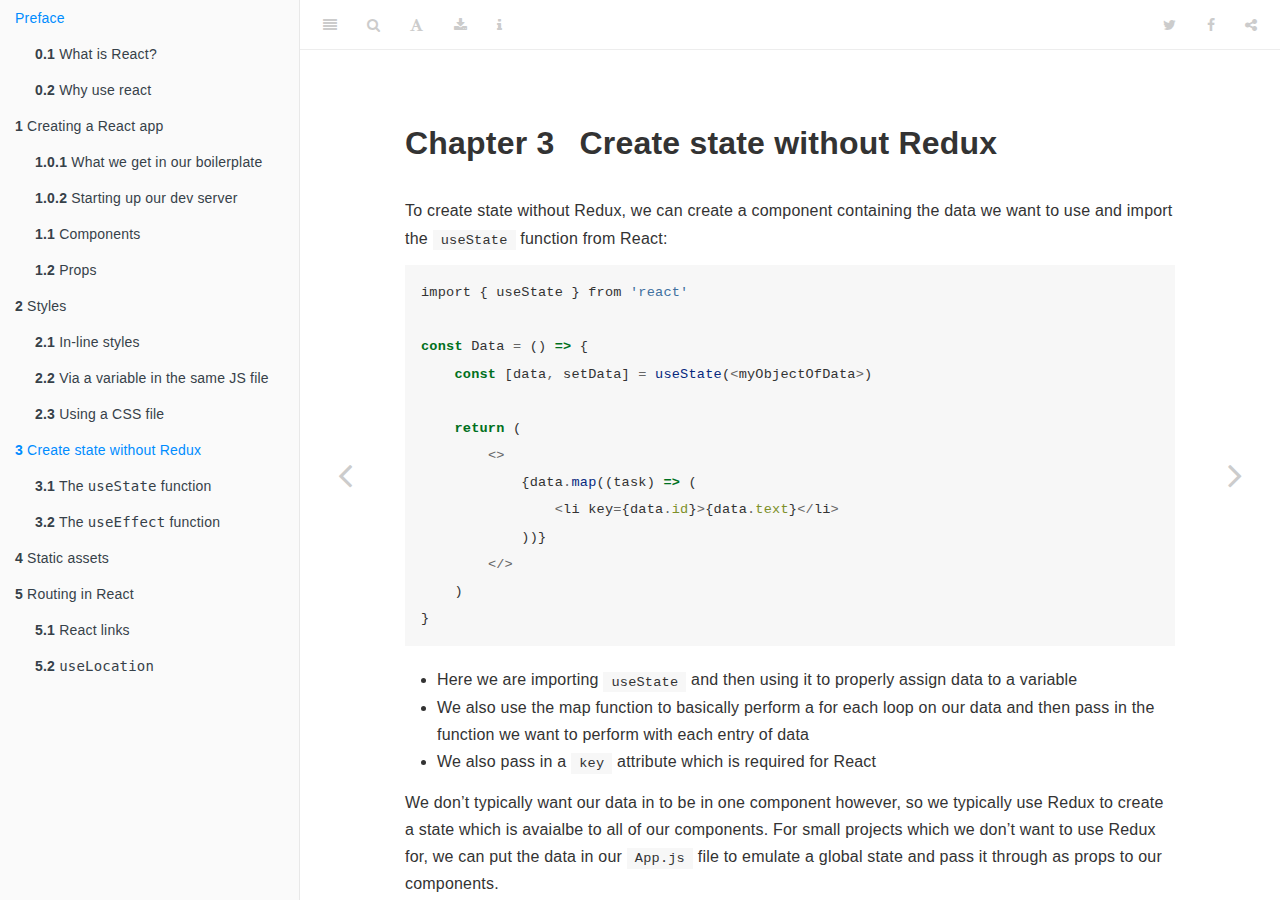
==== commit 258c5153: "fixed mermaid graph" ====
--- a/docs/create-state-without-redux.html
+++ b/docs/create-state-without-redux.html
@@ -53,6 +53,14 @@
 
 <link href="libs/anchor-sections-1.0.1/anchor-sections.css" rel="stylesheet" />
 <script src="libs/anchor-sections-1.0.1/anchor-sections.js"></script>
+<script src="libs/htmlwidgets-1.5.3/htmlwidgets.js"></script>
+<script src="libs/d3-3.3.8/d3.min.js"></script>
+<script src="libs/dagre-0.4.0/dagre-d3.min.js"></script>
+<link href="libs/mermaid-0.3.0/dist/mermaid.css" rel="stylesheet" />
+<script src="libs/mermaid-0.3.0/dist/mermaid.slim.min.js"></script>
+<link href="libs/DiagrammeR-styles-0.2/styles.css" rel="stylesheet" />
+<script src="libs/chromatography-0.1/chromatography.js"></script>
+<script src="libs/DiagrammeR-binding-1.0.6.1/DiagrammeR.js"></script>
 
 
 <style type="text/css">
@@ -191,19 +199,19 @@
 <h1><span class="header-section-number">Chapter 3</span> Create state without Redux</h1>
 <p>To create state without Redux, we can create a component containing the data we
 want to use and import the <code>useState</code> function from React:</p>
-<div class="sourceCode" id="cb8"><pre class="sourceCode javascript"><code class="sourceCode javascript"><span id="cb8-1"><a href="create-state-without-redux.html#cb8-1" aria-hidden="true" tabindex="-1"></a><span class="im">import</span> { useState } <span class="im">from</span> <span class="st">&#39;react&#39;</span></span>
-<span id="cb8-2"><a href="create-state-without-redux.html#cb8-2" aria-hidden="true" tabindex="-1"></a></span>
-<span id="cb8-3"><a href="create-state-without-redux.html#cb8-3" aria-hidden="true" tabindex="-1"></a><span class="kw">const</span> Data <span class="op">=</span> () <span class="kw">=&gt;</span> {</span>
-<span id="cb8-4"><a href="create-state-without-redux.html#cb8-4" aria-hidden="true" tabindex="-1"></a>    <span class="kw">const</span> [data<span class="op">,</span> setData] <span class="op">=</span> <span class="fu">useState</span>(<span class="op">&lt;</span>myObjectOfData<span class="op">&gt;</span>)</span>
-<span id="cb8-5"><a href="create-state-without-redux.html#cb8-5" aria-hidden="true" tabindex="-1"></a>    </span>
-<span id="cb8-6"><a href="create-state-without-redux.html#cb8-6" aria-hidden="true" tabindex="-1"></a>    <span class="cf">return</span> (</span>
-<span id="cb8-7"><a href="create-state-without-redux.html#cb8-7" aria-hidden="true" tabindex="-1"></a>        <span class="op">&lt;&gt;</span></span>
-<span id="cb8-8"><a href="create-state-without-redux.html#cb8-8" aria-hidden="true" tabindex="-1"></a>            {data<span class="op">.</span><span class="fu">map</span>((task) <span class="kw">=&gt;</span> (</span>
-<span id="cb8-9"><a href="create-state-without-redux.html#cb8-9" aria-hidden="true" tabindex="-1"></a>                <span class="op">&lt;</span>li key<span class="op">=</span>{data<span class="op">.</span><span class="at">id</span>}<span class="op">&gt;</span>{data<span class="op">.</span><span class="at">text</span>}<span class="op">&lt;/</span>li<span class="op">&gt;</span></span>
-<span id="cb8-10"><a href="create-state-without-redux.html#cb8-10" aria-hidden="true" tabindex="-1"></a>            ))}</span>
-<span id="cb8-11"><a href="create-state-without-redux.html#cb8-11" aria-hidden="true" tabindex="-1"></a>        <span class="op">&lt;/&gt;</span></span>
-<span id="cb8-12"><a href="create-state-without-redux.html#cb8-12" aria-hidden="true" tabindex="-1"></a>    )</span>
-<span id="cb8-13"><a href="create-state-without-redux.html#cb8-13" aria-hidden="true" tabindex="-1"></a>}</span></code></pre></div>
+<div class="sourceCode" id="cb7"><pre class="sourceCode javascript"><code class="sourceCode javascript"><span id="cb7-1"><a href="create-state-without-redux.html#cb7-1" aria-hidden="true" tabindex="-1"></a><span class="im">import</span> { useState } <span class="im">from</span> <span class="st">&#39;react&#39;</span></span>
+<span id="cb7-2"><a href="create-state-without-redux.html#cb7-2" aria-hidden="true" tabindex="-1"></a></span>
+<span id="cb7-3"><a href="create-state-without-redux.html#cb7-3" aria-hidden="true" tabindex="-1"></a><span class="kw">const</span> Data <span class="op">=</span> () <span class="kw">=&gt;</span> {</span>
+<span id="cb7-4"><a href="create-state-without-redux.html#cb7-4" aria-hidden="true" tabindex="-1"></a>    <span class="kw">const</span> [data<span class="op">,</span> setData] <span class="op">=</span> <span class="fu">useState</span>(<span class="op">&lt;</span>myObjectOfData<span class="op">&gt;</span>)</span>
+<span id="cb7-5"><a href="create-state-without-redux.html#cb7-5" aria-hidden="true" tabindex="-1"></a>    </span>
+<span id="cb7-6"><a href="create-state-without-redux.html#cb7-6" aria-hidden="true" tabindex="-1"></a>    <span class="cf">return</span> (</span>
+<span id="cb7-7"><a href="create-state-without-redux.html#cb7-7" aria-hidden="true" tabindex="-1"></a>        <span class="op">&lt;&gt;</span></span>
+<span id="cb7-8"><a href="create-state-without-redux.html#cb7-8" aria-hidden="true" tabindex="-1"></a>            {data<span class="op">.</span><span class="fu">map</span>((task) <span class="kw">=&gt;</span> (</span>
+<span id="cb7-9"><a href="create-state-without-redux.html#cb7-9" aria-hidden="true" tabindex="-1"></a>                <span class="op">&lt;</span>li key<span class="op">=</span>{data<span class="op">.</span><span class="at">id</span>}<span class="op">&gt;</span>{data<span class="op">.</span><span class="at">text</span>}<span class="op">&lt;/</span>li<span class="op">&gt;</span></span>
+<span id="cb7-10"><a href="create-state-without-redux.html#cb7-10" aria-hidden="true" tabindex="-1"></a>            ))}</span>
+<span id="cb7-11"><a href="create-state-without-redux.html#cb7-11" aria-hidden="true" tabindex="-1"></a>        <span class="op">&lt;/&gt;</span></span>
+<span id="cb7-12"><a href="create-state-without-redux.html#cb7-12" aria-hidden="true" tabindex="-1"></a>    )</span>
+<span id="cb7-13"><a href="create-state-without-redux.html#cb7-13" aria-hidden="true" tabindex="-1"></a>}</span></code></pre></div>
 <ul>
 <li>Here we are importing <code>useState</code> and then using it to properly assign data to a variable</li>
 <li>We also use the map function to basically perform a for each loop on our data and then pass in the function we want to perform with each entry of data</li>
@@ -224,23 +232,23 @@
 </ol>
 <p>An example of how we would update our sate would be if we did the following in
 <code>App.js</code>:</p>
-<div class="sourceCode" id="cb9"><pre class="sourceCode javascript"><code class="sourceCode javascript"><span id="cb9-1"><a href="create-state-without-redux.html#cb9-1" aria-hidden="true" tabindex="-1"></a><span class="im">import</span> { useState } <span class="im">from</span> <span class="st">&#39;react&#39;</span></span>
-<span id="cb9-2"><a href="create-state-without-redux.html#cb9-2" aria-hidden="true" tabindex="-1"></a></span>
-<span id="cb9-3"><a href="create-state-without-redux.html#cb9-3" aria-hidden="true" tabindex="-1"></a><span class="kw">function</span> <span class="fu">App</span>() {</span>
-<span id="cb9-4"><a href="create-state-without-redux.html#cb9-4" aria-hidden="true" tabindex="-1"></a>    <span class="kw">const</span> [count<span class="op">,</span> setCount] <span class="op">=</span> <span class="fu">useStata</span>(<span class="dv">4</span>)</span>
-<span id="cb9-5"><a href="create-state-without-redux.html#cb9-5" aria-hidden="true" tabindex="-1"></a></span>
-<span id="cb9-6"><a href="create-state-without-redux.html#cb9-6" aria-hidden="true" tabindex="-1"></a>    <span class="kw">const</span> decrementCount <span class="op">=</span> () <span class="kw">=&gt;</span> {</span>
-<span id="cb9-7"><a href="create-state-without-redux.html#cb9-7" aria-hidden="true" tabindex="-1"></a>        <span class="fu">setCount</span>(previousCount <span class="kw">=&gt;</span> prevCount <span class="op">-</span> <span class="dv">1</span>)</span>
-<span id="cb9-8"><a href="create-state-without-redux.html#cb9-8" aria-hidden="true" tabindex="-1"></a>    }</span>
-<span id="cb9-9"><a href="create-state-without-redux.html#cb9-9" aria-hidden="true" tabindex="-1"></a></span>
-<span id="cb9-10"><a href="create-state-without-redux.html#cb9-10" aria-hidden="true" tabindex="-1"></a>    <span class="cf">return</span> (</span>
-<span id="cb9-11"><a href="create-state-without-redux.html#cb9-11" aria-hidden="true" tabindex="-1"></a>        <span class="op">&lt;&gt;</span></span>
-<span id="cb9-12"><a href="create-state-without-redux.html#cb9-12" aria-hidden="true" tabindex="-1"></a>            <span class="op">&lt;</span>button onClick<span class="op">=</span>{decrementCount}<span class="op">&gt;-&lt;/</span>button<span class="op">&gt;</span></span>
-<span id="cb9-13"><a href="create-state-without-redux.html#cb9-13" aria-hidden="true" tabindex="-1"></a>            <span class="op">&lt;</span>span<span class="op">&gt;</span>{count}<span class="op">&lt;/</span>span<span class="op">&gt;</span></span>
-<span id="cb9-14"><a href="create-state-without-redux.html#cb9-14" aria-hidden="true" tabindex="-1"></a>            <span class="op">&lt;</span>button<span class="op">&gt;+&lt;/</span>button<span class="op">&gt;</span></span>
-<span id="cb9-15"><a href="create-state-without-redux.html#cb9-15" aria-hidden="true" tabindex="-1"></a>        <span class="op">&lt;/&gt;</span></span>
-<span id="cb9-16"><a href="create-state-without-redux.html#cb9-16" aria-hidden="true" tabindex="-1"></a>    )</span>
-<span id="cb9-17"><a href="create-state-without-redux.html#cb9-17" aria-hidden="true" tabindex="-1"></a>}</span></code></pre></div>
+<div class="sourceCode" id="cb8"><pre class="sourceCode javascript"><code class="sourceCode javascript"><span id="cb8-1"><a href="create-state-without-redux.html#cb8-1" aria-hidden="true" tabindex="-1"></a><span class="im">import</span> { useState } <span class="im">from</span> <span class="st">&#39;react&#39;</span></span>
+<span id="cb8-2"><a href="create-state-without-redux.html#cb8-2" aria-hidden="true" tabindex="-1"></a></span>
+<span id="cb8-3"><a href="create-state-without-redux.html#cb8-3" aria-hidden="true" tabindex="-1"></a><span class="kw">function</span> <span class="fu">App</span>() {</span>
+<span id="cb8-4"><a href="create-state-without-redux.html#cb8-4" aria-hidden="true" tabindex="-1"></a>    <span class="kw">const</span> [count<span class="op">,</span> setCount] <span class="op">=</span> <span class="fu">useStata</span>(<span class="dv">4</span>)</span>
+<span id="cb8-5"><a href="create-state-without-redux.html#cb8-5" aria-hidden="true" tabindex="-1"></a></span>
+<span id="cb8-6"><a href="create-state-without-redux.html#cb8-6" aria-hidden="true" tabindex="-1"></a>    <span class="kw">const</span> decrementCount <span class="op">=</span> () <span class="kw">=&gt;</span> {</span>
+<span id="cb8-7"><a href="create-state-without-redux.html#cb8-7" aria-hidden="true" tabindex="-1"></a>        <span class="fu">setCount</span>(previousCount <span class="kw">=&gt;</span> prevCount <span class="op">-</span> <span class="dv">1</span>)</span>
+<span id="cb8-8"><a href="create-state-without-redux.html#cb8-8" aria-hidden="true" tabindex="-1"></a>    }</span>
+<span id="cb8-9"><a href="create-state-without-redux.html#cb8-9" aria-hidden="true" tabindex="-1"></a></span>
+<span id="cb8-10"><a href="create-state-without-redux.html#cb8-10" aria-hidden="true" tabindex="-1"></a>    <span class="cf">return</span> (</span>
+<span id="cb8-11"><a href="create-state-without-redux.html#cb8-11" aria-hidden="true" tabindex="-1"></a>        <span class="op">&lt;&gt;</span></span>
+<span id="cb8-12"><a href="create-state-without-redux.html#cb8-12" aria-hidden="true" tabindex="-1"></a>            <span class="op">&lt;</span>button onClick<span class="op">=</span>{decrementCount}<span class="op">&gt;-&lt;/</span>button<span class="op">&gt;</span></span>
+<span id="cb8-13"><a href="create-state-without-redux.html#cb8-13" aria-hidden="true" tabindex="-1"></a>            <span class="op">&lt;</span>span<span class="op">&gt;</span>{count}<span class="op">&lt;/</span>span<span class="op">&gt;</span></span>
+<span id="cb8-14"><a href="create-state-without-redux.html#cb8-14" aria-hidden="true" tabindex="-1"></a>            <span class="op">&lt;</span>button<span class="op">&gt;+&lt;/</span>button<span class="op">&gt;</span></span>
+<span id="cb8-15"><a href="create-state-without-redux.html#cb8-15" aria-hidden="true" tabindex="-1"></a>        <span class="op">&lt;/&gt;</span></span>
+<span id="cb8-16"><a href="create-state-without-redux.html#cb8-16" aria-hidden="true" tabindex="-1"></a>    )</span>
+<span id="cb8-17"><a href="create-state-without-redux.html#cb8-17" aria-hidden="true" tabindex="-1"></a>}</span></code></pre></div>
 <ul>
 <li>Here we <strong>desructure</strong> our array response from <code>useState</code> into <code>count</code> and
 <code>setCount</code>.</li>
@@ -260,17 +268,17 @@
 <p>Use effect basically handles side effects and it takes a function as an
 argument. <code>useEffect</code> is commonly used with asyn await to get a response from a
 backend like for example when using Django we would do the fillowing:</p>
-<div class="sourceCode" id="cb10"><pre class="sourceCode javascript"><code class="sourceCode javascript"><span id="cb10-1"><a href="create-state-without-redux.html#cb10-1" aria-hidden="true" tabindex="-1"></a><span class="kw">const</span> App <span class="op">=</span> () <span class="kw">=&gt;</span> {</span>
-<span id="cb10-2"><a href="create-state-without-redux.html#cb10-2" aria-hidden="true" tabindex="-1"></a></span>
-<span id="cb10-3"><a href="create-state-without-redux.html#cb10-3" aria-hidden="true" tabindex="-1"></a><span class="co">// code</span></span>
-<span id="cb10-4"><a href="create-state-without-redux.html#cb10-4" aria-hidden="true" tabindex="-1"></a></span>
-<span id="cb10-5"><a href="create-state-without-redux.html#cb10-5" aria-hidden="true" tabindex="-1"></a>    <span class="fu">useEffect</span>(() <span class="kw">=&gt;</span> {</span>
-<span id="cb10-6"><a href="create-state-without-redux.html#cb10-6" aria-hidden="true" tabindex="-1"></a>        <span class="kw">const</span> fetchData <span class="op">=</span> <span class="kw">async</span> () <span class="kw">=&gt;</span> {</span>
-<span id="cb10-7"><a href="create-state-without-redux.html#cb10-7" aria-hidden="true" tabindex="-1"></a>            <span class="kw">const</span> data <span class="op">=</span> <span class="cf">await</span> axios<span class="op">.</span><span class="fu">get</span>(<span class="st">&#39;path/to/endpoint&#39;</span>)</span>
-<span id="cb10-8"><a href="create-state-without-redux.html#cb10-8" aria-hidden="true" tabindex="-1"></a>        }</span>
-<span id="cb10-9"><a href="create-state-without-redux.html#cb10-9" aria-hidden="true" tabindex="-1"></a>        <span class="fu">fetchData</span>()</span>
-<span id="cb10-10"><a href="create-state-without-redux.html#cb10-10" aria-hidden="true" tabindex="-1"></a>    }<span class="op">,</span> [])</span>
-<span id="cb10-11"><a href="create-state-without-redux.html#cb10-11" aria-hidden="true" tabindex="-1"></a>}</span></code></pre></div>
+<div class="sourceCode" id="cb9"><pre class="sourceCode javascript"><code class="sourceCode javascript"><span id="cb9-1"><a href="create-state-without-redux.html#cb9-1" aria-hidden="true" tabindex="-1"></a><span class="kw">const</span> App <span class="op">=</span> () <span class="kw">=&gt;</span> {</span>
+<span id="cb9-2"><a href="create-state-without-redux.html#cb9-2" aria-hidden="true" tabindex="-1"></a></span>
+<span id="cb9-3"><a href="create-state-without-redux.html#cb9-3" aria-hidden="true" tabindex="-1"></a><span class="co">// code</span></span>
+<span id="cb9-4"><a href="create-state-without-redux.html#cb9-4" aria-hidden="true" tabindex="-1"></a></span>
+<span id="cb9-5"><a href="create-state-without-redux.html#cb9-5" aria-hidden="true" tabindex="-1"></a>    <span class="fu">useEffect</span>(() <span class="kw">=&gt;</span> {</span>
+<span id="cb9-6"><a href="create-state-without-redux.html#cb9-6" aria-hidden="true" tabindex="-1"></a>        <span class="kw">const</span> fetchData <span class="op">=</span> <span class="kw">async</span> () <span class="kw">=&gt;</span> {</span>
+<span id="cb9-7"><a href="create-state-without-redux.html#cb9-7" aria-hidden="true" tabindex="-1"></a>            <span class="kw">const</span> data <span class="op">=</span> <span class="cf">await</span> axios<span class="op">.</span><span class="fu">get</span>(<span class="st">&#39;path/to/endpoint&#39;</span>)</span>
+<span id="cb9-8"><a href="create-state-without-redux.html#cb9-8" aria-hidden="true" tabindex="-1"></a>        }</span>
+<span id="cb9-9"><a href="create-state-without-redux.html#cb9-9" aria-hidden="true" tabindex="-1"></a>        <span class="fu">fetchData</span>()</span>
+<span id="cb9-10"><a href="create-state-without-redux.html#cb9-10" aria-hidden="true" tabindex="-1"></a>    }<span class="op">,</span> [])</span>
+<span id="cb9-11"><a href="create-state-without-redux.html#cb9-11" aria-hidden="true" tabindex="-1"></a>}</span></code></pre></div>
 <ul>
 <li>Basically we’ve fetched the data from our backend to use in our React
 component. We have then called the <code>fetchData</code> function to got our data</li>
--- a/docs/libs/mermaid-0.3.0/dist/mermaid.css
+++ b/docs/libs/mermaid-0.3.0/dist/mermaid.css
@@ -0,0 +1,274 @@
+/* Flowchart variables */
+/* Sequence Diagram variables */
+/* Gantt chart variables */
+.mermaid .label {
+  color: #333;
+  font-weight: 400;
+}
+.mermaid .node rect,
+.mermaid .node circle,
+.mermaid .node ellipse,
+.mermaid .node polygon {
+  fill: #ECECFF;
+  stroke: #CCCCFF;
+  stroke-width: 1px;
+}
+.mermaid .edgePath .path {
+  stroke: #333333;
+}
+.mermaid .edgeLabel {
+  background-color: #e8e8e8;
+}
+.mermaid .cluster rect {
+  fill: #ffffde !important;
+  rx: 4 !important;
+  stroke: #aaaa33 !important;
+  stroke-width: 1px !important;
+}
+.mermaid .cluster text {
+  fill: #333;
+}
+.mermaid .actor {
+  stroke: #CCCCFF;
+  fill: #ECECFF;
+}
+.mermaid text.actor {
+  fill: black;
+  stroke: none;
+}
+.mermaid .actor-line {
+  stroke: grey;
+}
+.mermaid .messageLine0 {
+  stroke-width: 1.5;
+  stroke-dasharray: "2 2";
+  marker-end: "url(#arrowhead)";
+  stroke: #333;
+}
+.mermaid .messageLine1 {
+  stroke-width: 1.5;
+  stroke-dasharray: "2 2";
+  stroke: #333;
+}
+.mermaid #arrowhead {
+  fill: #333;
+}
+.mermaid #crosshead path {
+  fill: #333 !important;
+  stroke: #333 !important;
+}
+.messageText {
+  fill: #333;
+  stroke: none;
+}
+.mermaid .labelBox {
+  stroke: #CCCCFF;
+  fill: #ECECFF;
+}
+.mermaid .labelText {
+  fill: black;
+  stroke: none;
+}
+.mermaid .loopText {
+  fill: black;
+  stroke: none;
+}
+.mermaid .loopLine {
+  stroke-width: 2;
+  stroke-dasharray: "2 2";
+  marker-end: "url(#arrowhead)";
+  stroke: #CCCCFF;
+}
+.mermaid .note {
+  stroke: #aaaa33;
+  fill: #fff5ad;
+}
+.mermaid .noteText {
+  fill: black;
+  stroke: none;
+  font-family: 'trebuchet ms', verdana, arial;
+  font-size: 14px;
+}
+/** Section styling */
+.mermaid .section {
+  stroke: none;
+  opacity: 0.2;
+}
+.mermaid .section0 {
+  fill: rgba(102, 102, 255, 0.49);
+}
+.mermaid .section2 {
+  fill: #fff400;
+}
+.mermaid .section1,
+.mermaid .section3 {
+  fill: white;
+  opacity: 0.2;
+}
+.mermaid .sectionTitle0 {
+  fill: #333;
+}
+.mermaid .sectionTitle1 {
+  fill: #333;
+}
+.mermaid .sectionTitle2 {
+  fill: #333;
+}
+.mermaid .sectionTitle3 {
+  fill: #333;
+}
+.mermaid .sectionTitle {
+  text-anchor: start;
+  font-size: 11px;
+  text-height: 14px;
+}
+/* Grid and axis */
+.mermaid .grid .tick {
+  stroke: lightgrey;
+  opacity: 0.3;
+  shape-rendering: crispEdges;
+}
+.mermaid .grid path {
+  stroke-width: 0;
+}
+/* Today line */
+.mermaid .today {
+  fill: none;
+  stroke: red;
+  stroke-width: 2px;
+}
+/* Task styling */
+/* Default task */
+.mermaid .task {
+  stroke-width: 2;
+}
+.mermaid .taskText {
+  text-anchor: middle;
+  font-size: 11px;
+}
+.mermaid .taskTextOutsideRight {
+  fill: black;
+  text-anchor: start;
+  font-size: 11px;
+}
+.mermaid .taskTextOutsideLeft {
+  fill: black;
+  text-anchor: end;
+  font-size: 11px;
+}
+/* Specific task settings for the sections*/
+.mermaid .taskText0,
+.mermaid .taskText1,
+.mermaid .taskText2,
+.mermaid .taskText3 {
+  fill: white;
+}
+.mermaid .task0,
+.mermaid .task1,
+.mermaid .task2,
+.mermaid .task3 {
+  fill: #8a90dd;
+  stroke: #534fbc;
+}
+.mermaid .taskTextOutside0,
+.mermaid .taskTextOutside2 {
+  fill: black;
+}
+.mermaid .taskTextOutside1,
+.mermaid .taskTextOutside3 {
+  fill: black;
+}
+/* Active task */
+.mermaid .active0,
+.mermaid .active1,
+.mermaid .active2,
+.mermaid .active3 {
+  fill: #bfc7ff;
+  stroke: #534fbc;
+}
+.mermaid .activeText0,
+.mermaid .activeText1,
+.mermaid .activeText2,
+.mermaid .activeText3 {
+  fill: black !important;
+}
+/* Completed task */
+.mermaid .done0,
+.mermaid .done1,
+.mermaid .done2,
+.mermaid .done3 {
+  stroke: grey;
+  fill: lightgrey;
+  stroke-width: 2;
+}
+.mermaid .doneText0,
+.mermaid .doneText1,
+.mermaid .doneText2,
+.mermaid .doneText3 {
+  fill: black !important;
+}
+/* Tasks on the critical line */
+.mermaid .crit0,
+.mermaid .crit1,
+.mermaid .crit2,
+.mermaid .crit3 {
+  stroke: #ff8888;
+  fill: red;
+  stroke-width: 2;
+}
+.mermaid .activeCrit0,
+.mermaid .activeCrit1,
+.mermaid .activeCrit2,
+.mermaid .activeCrit3 {
+  stroke: #ff8888;
+  fill: #bfc7ff;
+  stroke-width: 2;
+}
+.mermaid .doneCrit0,
+.mermaid .doneCrit1,
+.mermaid .doneCrit2,
+.mermaid .doneCrit3 {
+  stroke: #ff8888;
+  fill: lightgrey;
+  stroke-width: 2;
+  cursor: pointer;
+  shape-rendering: crispEdges;
+}
+.mermaid .doneCritText0,
+.mermaid .doneCritText1,
+.mermaid .doneCritText2,
+.mermaid .doneCritText3 {
+  fill: black !important;
+}
+.mermaid .activeCritText0,
+.mermaid .activeCritText1,
+.mermaid .activeCritText2,
+.mermaid .activeCritText3 {
+  fill: black !important;
+}
+.mermaid .titleText {
+  text-anchor: middle;
+  font-size: 18px;
+  fill: black;
+}
+/*
+
+
+*/
+.mermaid .node text {
+  font-family: 'trebuchet ms', verdana, arial;
+  font-size: 14px;
+}
+div.mermaidTooltip {
+  position: absolute;
+  text-align: center;
+  max-width: 200px;
+  padding: 2px;
+  font-family: 'trebuchet ms', verdana, arial;
+  font-size: 12px;
+  background: #ffffde;
+  border: 1px solid #aaaa33;
+  border-radius: 2px;
+  pointer-events: none;
+  z-index: 100;
+}
--- a/docs/libs/DiagrammeR-styles-0.2/styles.css
+++ b/docs/libs/DiagrammeR-styles-0.2/styles.css
@@ -0,0 +1,14 @@
+.DiagrammeR,.grViz pre {
+  white-space: pre-wrap;       /* CSS 3 */
+  white-space: -moz-pre-wrap;  /* Mozilla, since 1999 */
+  white-space: -pre-wrap;      /* Opera 4-6 */
+  white-space: -o-pre-wrap;    /* Opera 7 */
+  word-wrap: break-word;       /* Internet Explorer 5.5+ */
+}
+
+.DiagrammeR g .label {
+  font-family: Helvetica;
+  font-size: 14px;
+  color: #333333;
+}
+
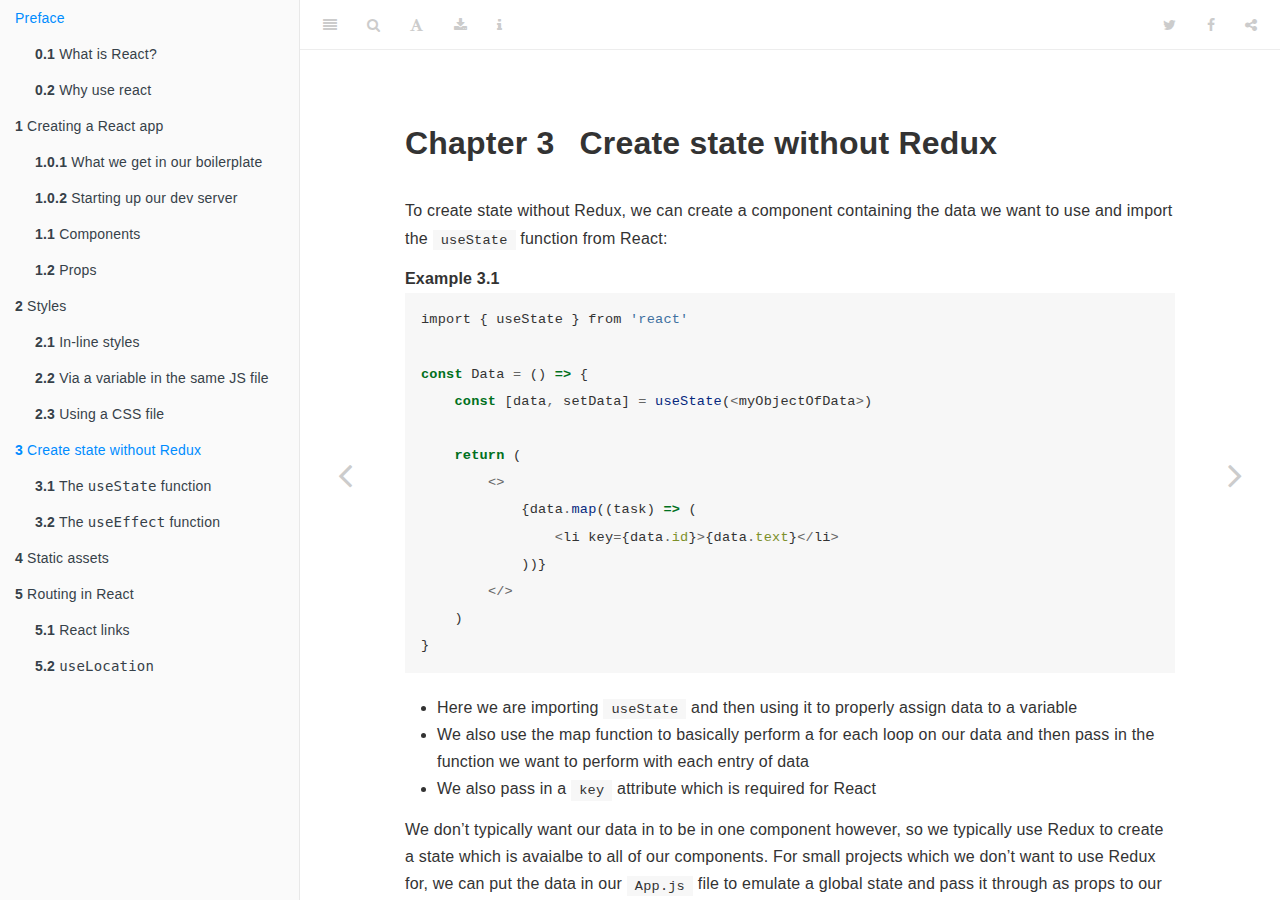
==== commit 5fe30aa9: "Update and correct some misc stuff like the children prop" ====
--- a/docs/create-state-without-redux.html
+++ b/docs/create-state-without-redux.html
@@ -24,7 +24,7 @@
 <meta name="author" content="Kamal Sacranie" />
 
 
-<meta name="date" content="2021-07-13" />
+<meta name="date" content="2021-07-27" />
 
   <meta name="viewport" content="width=device-width, initial-scale=1" />
   <meta name="apple-mobile-web-app-capable" content="yes" />
@@ -199,6 +199,10 @@
 <h1><span class="header-section-number">Chapter 3</span> Create state without Redux</h1>
 <p>To create state without Redux, we can create a component containing the data we
 want to use and import the <code>useState</code> function from React:</p>
+
+<div class="example">
+<span id="exm:setting-state" class="example"><strong>Example 3.1  </strong></span>
+</div>
 <div class="sourceCode" id="cb7"><pre class="sourceCode javascript"><code class="sourceCode javascript"><span id="cb7-1"><a href="create-state-without-redux.html#cb7-1" aria-hidden="true" tabindex="-1"></a><span class="im">import</span> { useState } <span class="im">from</span> <span class="st">&#39;react&#39;</span></span>
 <span id="cb7-2"><a href="create-state-without-redux.html#cb7-2" aria-hidden="true" tabindex="-1"></a></span>
 <span id="cb7-3"><a href="create-state-without-redux.html#cb7-3" aria-hidden="true" tabindex="-1"></a><span class="kw">const</span> Data <span class="op">=</span> () <span class="kw">=&gt;</span> {</span>
@@ -218,7 +222,7 @@
 <li>We also pass in a <code>key</code> attribute which is required for React</li>
 </ul>
 <p>We don’t typically want our data in to be in one component however, so we typically use Redux to create a state which is avaialbe to all of our components. For small projects which we don’t want to use Redux for, we can put the data in our <code>App.js</code> file to emulate a global state and pass it through as props to our components.</p>
-<p>To update our immutable state we use <code>setData</code> which we defined in <a href="#exm:setting-state"><strong>??</strong></a> which is a funciton that we can use with <code>filter()</code> to change our state. Basically if we want to do something like this we can Google it on the spot.</p>
+<p>To update our immutable state we use <code>setData</code> which we defined in <a href="create-state-without-redux.html#exm:setting-state">3.1</a> which is a funciton that we can use with <code>filter()</code> to change our state. Basically if we want to do something like this we can Google it on the spot.</p>
 <blockquote>
 <p>If you set the state within your functional component using <code>useState()</code> it is what is known as component level state.</p>
 </blockquote>
